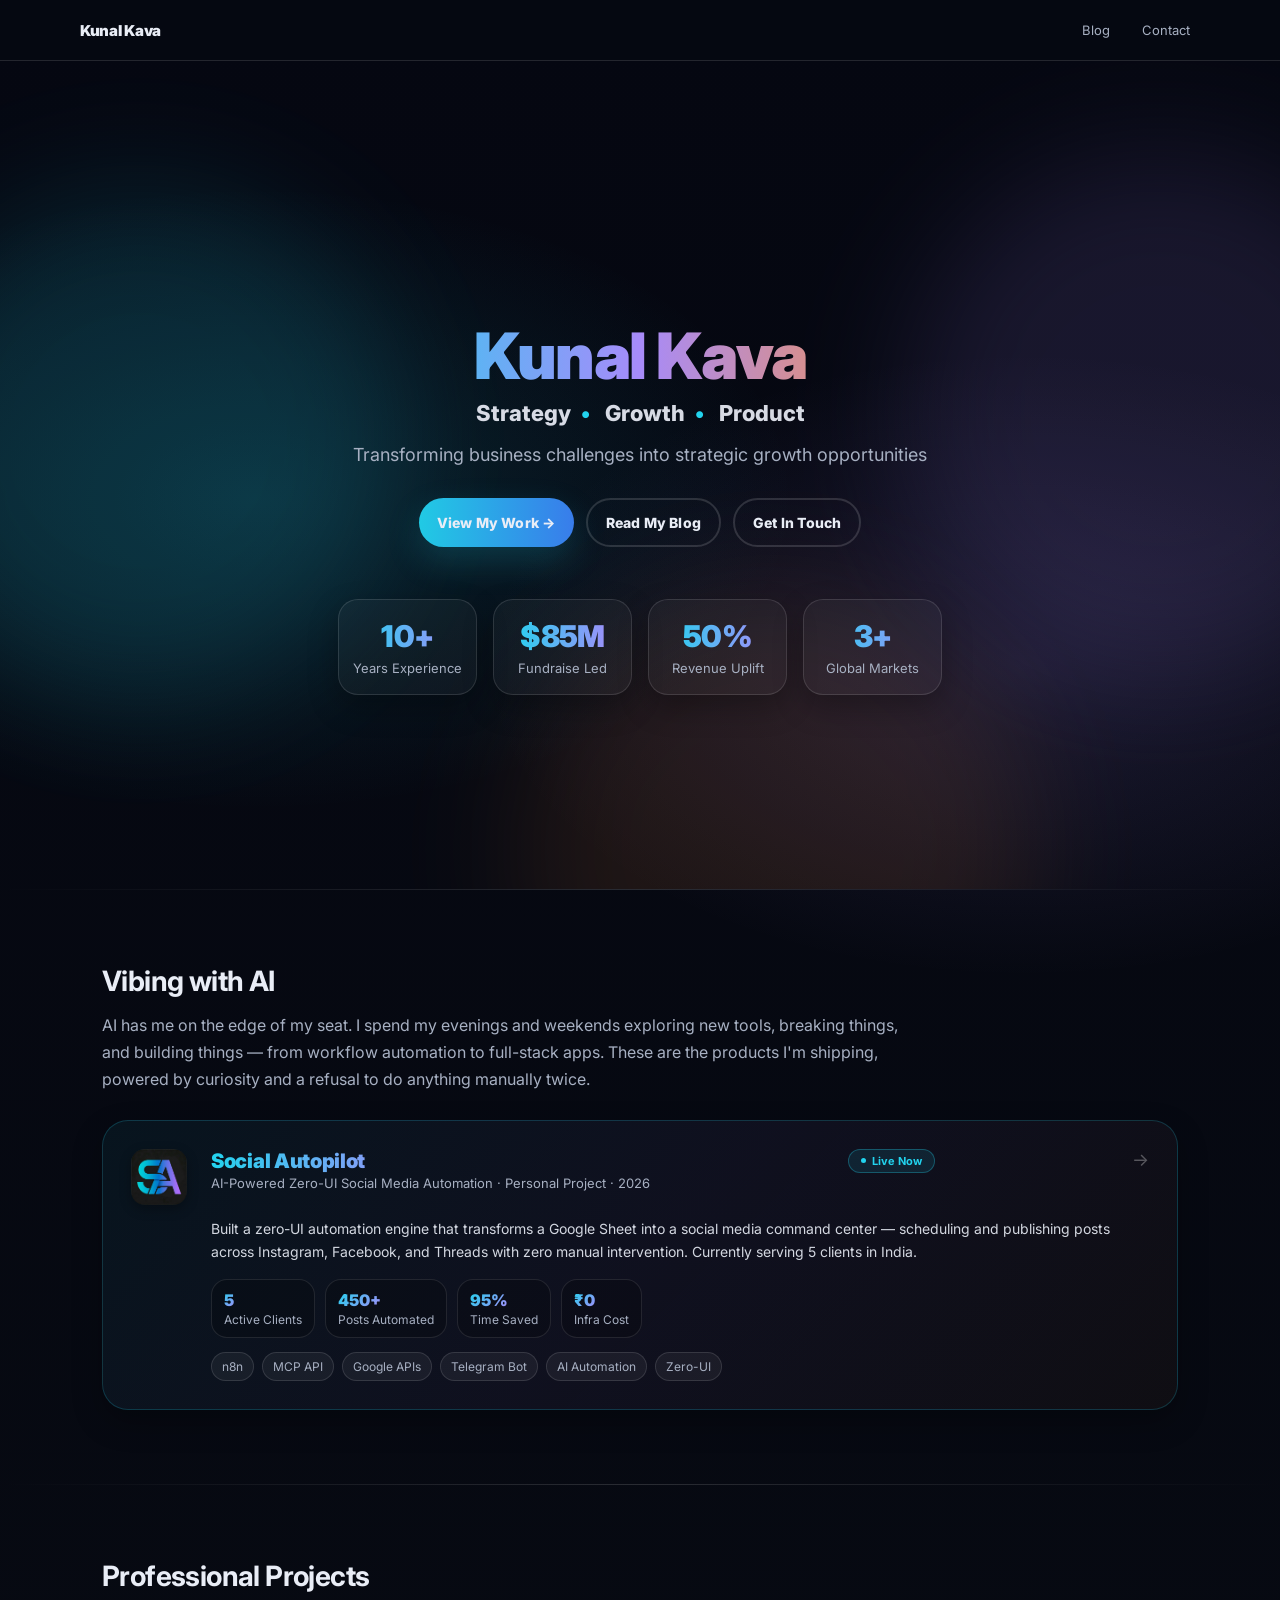
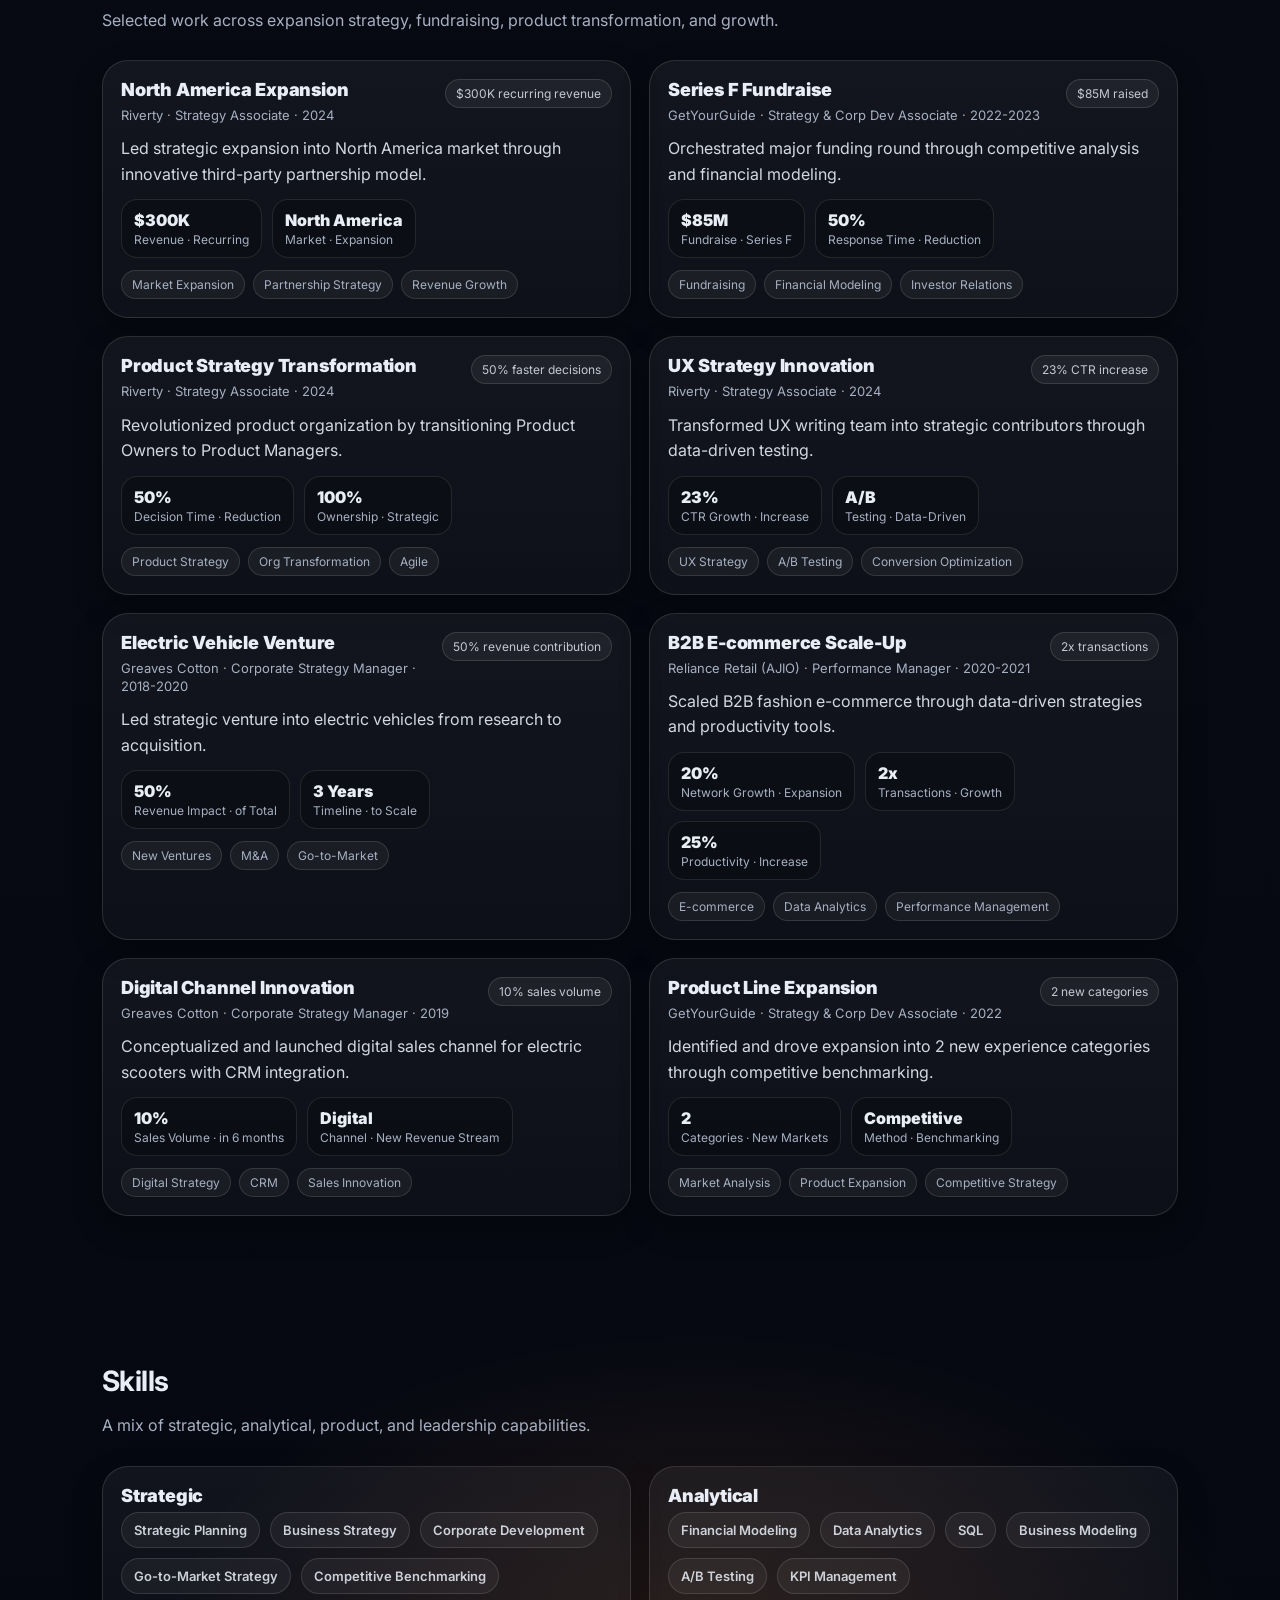
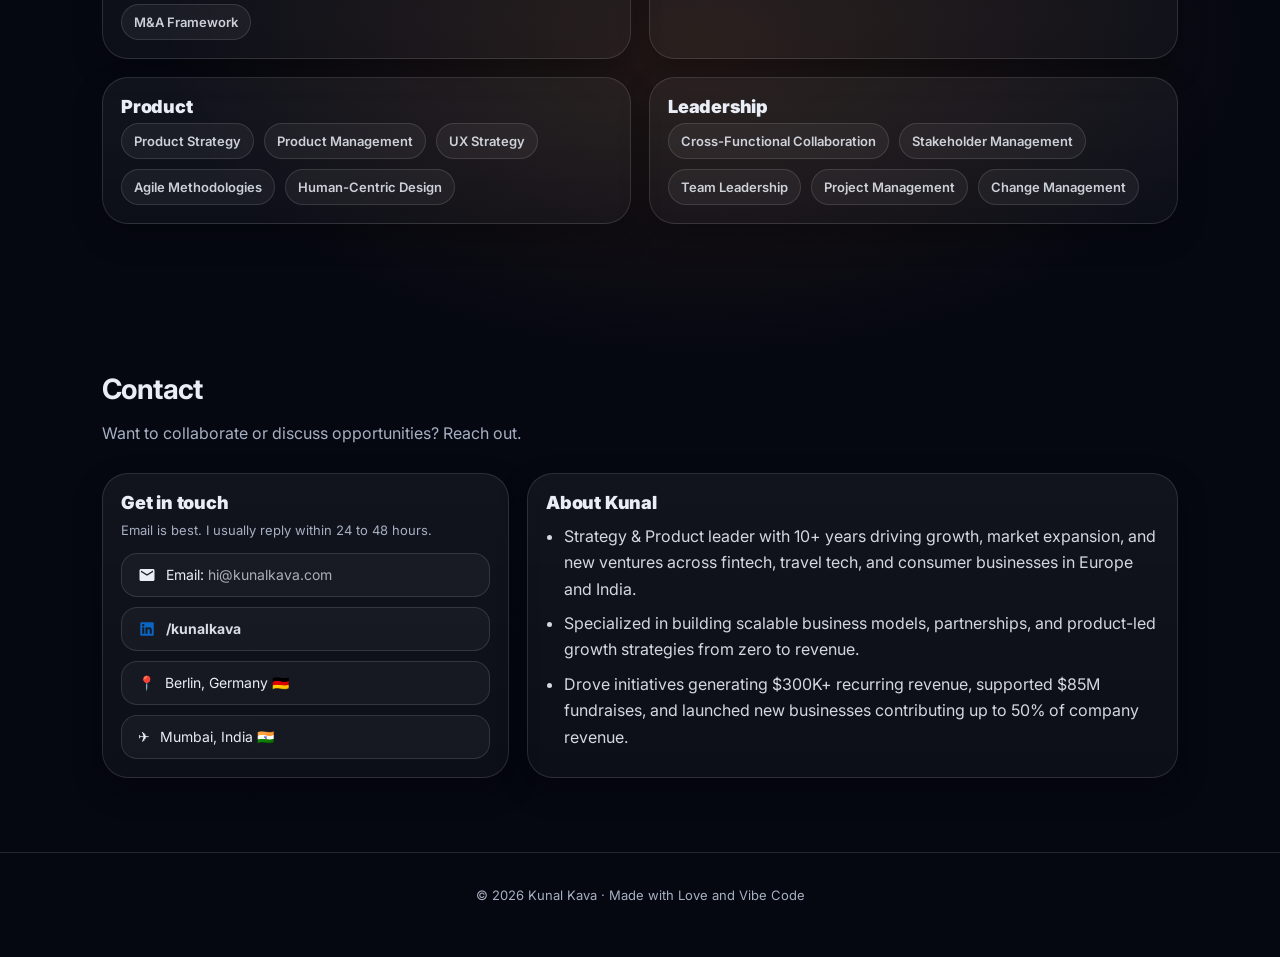
==== index.html @ 8d51c3ca "Add personal project" ====
<!doctype html>
<html lang="en">
<head>
  <meta charset="utf-8" />
  <meta name="viewport" content="width=device-width,initial-scale=1" />
  <title>Kunal Kava | Strategy, Growth, Product</title>
  <meta name="description" content="Kunal Kava portfolio: Strategy, Growth, Product. Transforming business challenges into strategic growth opportunities." />
  <link rel="stylesheet" href="style.css" />
  
  <!-- Google gtag -->
  <script async src="https://www.googletagmanager.com/gtag/js?id=G-Z92JNNSW0P"></script>
  <script>
    window.dataLayer = window.dataLayer || [];
    function gtag(){dataLayer.push(arguments);}
    gtag('js', new Date());
    gtag('config', 'G-Z92JNNSW0P');
  </script>
</head>
<body>

  <header class="nav">
    <div class="container nav-inner">
      <div class="brand brand-gradient">Kunal Kava</div>
      <nav class="nav-links">
        <a href="/blog/">Blog</a>
        <a href="#contact">Contact</a>
      </nav>
    </div>
  </header>

  <main>
    <section class="hero" id="top">
      <div class="blobs" aria-hidden="true">
        <div class="blob b1"></div>
        <div class="blob b2"></div>
        <div class="blob b3"></div>
      </div>

  <div class="container hero-card reveal">

        <h1 class="h1">Kunal Kava</h1>

        <div class="subtitle">
          <span>Strategy</span><span class="dot">•</span>
          <span>Growth</span><span class="dot">•</span>
          <span>Product</span>
        </div>

        <p class="tagline">
          Transforming business challenges into strategic growth opportunities
        </p>

    
        <div class="cta">
          <a class="btn primary" href="#ai-projects">View My Work →</a>
          <a class="btn outline" href="/blog/">Read My Blog</a>
          <a class="btn outline" href="#contact">Get In Touch</a>
        </div>

        <div class="stats" aria-label="Highlights">
          <div class="stat">
            <div class="val">10+</div>
            <div class="lab">Years Experience</div>
          </div>
          <div class="stat">
            <div class="val">$85M</div>
            <div class="lab">Fundraise Led</div>
          </div>
          <div class="stat">
            <div class="val">50%</div>
            <div class="lab">Revenue Uplift</div>
          </div>
          <div class="stat">
            <div class="val">3+</div>
            <div class="lab">Global Markets</div>
          </div>
        </div>
      </div>
    </section>

<hr class="divider">

<section class="section" id="ai-projects">
  <div class="container reveal">
    <h2>Vibing with AI</h2>
    <p class="kicker">AI has me on the edge of my seat. I spend my evenings and weekends exploring new tools, breaking things, and building things — from workflow automation to full-stack apps. These are the products I'm shipping, powered by curiosity and a refusal to do anything manually twice.</p>

    <div class="vibe-grid">
      <a href="/social-autopilot.html" class="autopilot-highlight">
        <div class="autopilot-inner">
          <img src="/assets/Social-autopilot-logo.png" alt="Social Autopilot" class="autopilot-logo" />
          <div>
            <div class="autopilot-top">
              <div>
                <h3 class="autopilot-title">Social Autopilot</h3>
                <div class="autopilot-sub">AI-Powered Zero-UI Social Media Automation · Personal Project · 2026</div>
              </div>
              <span class="autopilot-badge">Live Now</span>
              <span class="autopilot-arrow">→</span>
            </div>
            <p class="autopilot-desc">
              Built a zero-UI automation engine that transforms a Google Sheet into a social media command center — scheduling and publishing posts across Instagram, Facebook, and Threads with zero manual intervention. Currently serving 5 clients in India.
            </p>
            <div class="autopilot-metrics">
              <div class="metric"><span class="mval">5</span><span class="mlab">Active Clients</span></div>
              <div class="metric"><span class="mval">450+</span><span class="mlab">Posts Automated</span></div>
              <div class="metric"><span class="mval">95%</span><span class="mlab">Time Saved</span></div>
              <div class="metric"><span class="mval">₹0</span><span class="mlab">Infra Cost</span></div>
            </div>
            <div class="tags">
              <span class="tag">n8n</span>
              <span class="tag">MCP API</span>
              <span class="tag">Google APIs</span>
              <span class="tag">Telegram Bot</span>
              <span class="tag">AI Automation</span>
              <span class="tag">Zero-UI</span>
            </div>
          </div>
        </div>
      </a>
    </div>
  </div>
</section>

<hr class="divider">

    
    <section class="section" id="projects">
      <div class="container reveal">
        <h2>Professional Projects</h2>
        <p class="kicker">Selected work across expansion strategy, fundraising, product transformation, and growth.</p>

          <div class="grid projects">
          <article class="card">
            <div class="card-head">
              <div>
                <h3 class="card-title">North America Expansion</h3>
                <div class="card-sub">Riverty · Strategy Associate · 2024</div>
              </div>
              <span class="pill">$300K recurring revenue</span>
            </div>
            <p class="desc">Led strategic expansion into North America market through innovative third-party partnership model.</p>
            <div class="metrics">
              <div class="metric"><span class="mval">$300K</span><span class="mlab">Revenue · Recurring</span></div>
              <div class="metric"><span class="mval">North America</span><span class="mlab">Market · Expansion</span></div>
            </div>
            <div class="tags">
              <span class="tag">Market Expansion</span>
              <span class="tag">Partnership Strategy</span>
              <span class="tag">Revenue Growth</span>
            </div>
          </article>

          <article class="card">
            <div class="card-head">
              <div>
                <h3 class="card-title">Series F Fundraise</h3>
                <div class="card-sub">GetYourGuide · Strategy & Corp Dev Associate · 2022-2023</div>
              </div>
              <span class="pill">$85M raised</span>
            </div>
            <p class="desc">Orchestrated major funding round through competitive analysis and financial modeling.</p>
            <div class="metrics">
              <div class="metric"><span class="mval">$85M</span><span class="mlab">Fundraise · Series F</span></div>
              <div class="metric"><span class="mval">50%</span><span class="mlab">Response Time · Reduction</span></div>
            </div>
            <div class="tags">
              <span class="tag">Fundraising</span>
              <span class="tag">Financial Modeling</span>
              <span class="tag">Investor Relations</span>
            </div>
          </article>

          <article class="card">
            <div class="card-head">
              <div>
                <h3 class="card-title">Product Strategy Transformation</h3>
                <div class="card-sub">Riverty · Strategy Associate · 2024</div>
              </div>
              <span class="pill">50% faster decisions</span>
            </div>
            <p class="desc">Revolutionized product organization by transitioning Product Owners to Product Managers.</p>
            <div class="metrics">
              <div class="metric"><span class="mval">50%</span><span class="mlab">Decision Time · Reduction</span></div>
              <div class="metric"><span class="mval">100%</span><span class="mlab">Ownership · Strategic</span></div>
            </div>
            <div class="tags">
              <span class="tag">Product Strategy</span>
              <span class="tag">Org Transformation</span>
              <span class="tag">Agile</span>
            </div>
          </article>

          <article class="card">
            <div class="card-head">
              <div>
                <h3 class="card-title">UX Strategy Innovation</h3>
                <div class="card-sub">Riverty · Strategy Associate · 2024</div>
              </div>
              <span class="pill">23% CTR increase</span>
            </div>
            <p class="desc">Transformed UX writing team into strategic contributors through data-driven testing.</p>
            <div class="metrics">
              <div class="metric"><span class="mval">23%</span><span class="mlab">CTR Growth · Increase</span></div>
              <div class="metric"><span class="mval">A/B</span><span class="mlab">Testing · Data-Driven</span></div>
            </div>
            <div class="tags">
              <span class="tag">UX Strategy</span>
              <span class="tag">A/B Testing</span>
              <span class="tag">Conversion Optimization</span>
            </div>
          </article>

          <article class="card">
            <div class="card-head">
              <div>
                <h3 class="card-title">Electric Vehicle Venture</h3>
                <div class="card-sub">Greaves Cotton · Corporate Strategy Manager · 2018-2020</div>
              </div>
              <span class="pill">50% revenue contribution</span>
            </div>
            <p class="desc">Led strategic venture into electric vehicles from research to acquisition.</p>
            <div class="metrics">
              <div class="metric"><span class="mval">50%</span><span class="mlab">Revenue Impact · of Total</span></div>
              <div class="metric"><span class="mval">3 Years</span><span class="mlab">Timeline · to Scale</span></div>
            </div>
            <div class="tags">
              <span class="tag">New Ventures</span>
              <span class="tag">M&A</span>
              <span class="tag">Go-to-Market</span>
            </div>
          </article>

          <article class="card">
            <div class="card-head">
              <div>
                <h3 class="card-title">B2B E-commerce Scale-Up</h3>
                <div class="card-sub">Reliance Retail (AJIO) · Performance Manager · 2020-2021</div>
              </div>
              <span class="pill">2x transactions</span>
            </div>
            <p class="desc">Scaled B2B fashion e-commerce through data-driven strategies and productivity tools.</p>
            <div class="metrics">
              <div class="metric"><span class="mval">20%</span><span class="mlab">Network Growth · Expansion</span></div>
              <div class="metric"><span class="mval">2x</span><span class="mlab">Transactions · Growth</span></div>
              <div class="metric"><span class="mval">25%</span><span class="mlab">Productivity · Increase</span></div>
            </div>
            <div class="tags">
              <span class="tag">E-commerce</span>
              <span class="tag">Data Analytics</span>
              <span class="tag">Performance Management</span>
            </div>
          </article>

          <article class="card">
            <div class="card-head">
              <div>
                <h3 class="card-title">Digital Channel Innovation</h3>
                <div class="card-sub">Greaves Cotton · Corporate Strategy Manager · 2019</div>
              </div>
              <span class="pill">10% sales volume</span>
            </div>
            <p class="desc">Conceptualized and launched digital sales channel for electric scooters with CRM integration.</p>
            <div class="metrics">
              <div class="metric"><span class="mval">10%</span><span class="mlab">Sales Volume · in 6 months</span></div>
              <div class="metric"><span class="mval">Digital</span><span class="mlab">Channel · New Revenue Stream</span></div>
            </div>
            <div class="tags">
              <span class="tag">Digital Strategy</span>
              <span class="tag">CRM</span>
              <span class="tag">Sales Innovation</span>
            </div>
          </article>

          <article class="card">
            <div class="card-head">
              <div>
                <h3 class="card-title">Product Line Expansion</h3>
                <div class="card-sub">GetYourGuide · Strategy & Corp Dev Associate · 2022</div>
              </div>
              <span class="pill">2 new categories</span>
            </div>
            <p class="desc">Identified and drove expansion into 2 new experience categories through competitive benchmarking.</p>
            <div class="metrics">
              <div class="metric"><span class="mval">2</span><span class="mlab">Categories · New Markets</span></div>
              <div class="metric"><span class="mval">Competitive</span><span class="mlab">Method · Benchmarking</span></div>
            </div>
            <div class="tags">
              <span class="tag">Market Analysis</span>
              <span class="tag">Product Expansion</span>
              <span class="tag">Competitive Strategy</span>
            </div>
          </article>

        </div>
      </div>
    </section>

    <!--
    <section class="section" id="experience">
      <div class="container reveal">
        <h2>Experience</h2>
        <p class="kicker">Strategy and growth experience across fintech, travel tech, e-commerce, and consulting.</p>

        <div class="timeline">
          <div class="card role">
            <div class="role-top">
              <div>
                <h3>Riverty · Strategy Associate</h3>
                <div class="meta">June 2024 - Present · Berlin, Germany</div>
              </div>
              <span class="pill">Fintech · EU</span>
            </div>
            <ul class="bullets">
              <li>Led North America expansion unlocking $300K recurring revenue</li>
              <li>Enhanced product strategy execution reducing decision-making time by 50%</li>
              <li>Improved CTR by 23% through UX strategy transformation</li>
              <li>Conceptualized human-centricity as strategic pillar</li>
            </ul>
          </div>

          <div class="card role">
            <div class="role-top">
              <div>
                <h3>GetYourGuide · Strategy & Corporate Development Associate</h3>
                <div class="meta">February 2022 - August 2023 · Berlin, Germany</div>
              </div>
              <span class="pill">Travel Marketplace</span>
            </div>
            <ul class="bullets">
              <li>Led Series F fundraise of $85 million</li>
              <li>Drove product line expansion into 2 new categories</li>
              <li>Reduced investor inquiries response time by 50%</li>
              <li>Created M&A framework enabling 2 critical acquisitions</li>
            </ul>
          </div>

          <div class="card role">
            <div class="role-top">
              <div>
                <h3>Reliance Retail · Performance Manager (AJIO Business)</h3>
                <div class="meta">October 2020 - August 2021 · Bengaluru, India</div>
              </div>
              <span class="pill">Retail & E-commerce</span>
            </div>
            <ul class="bullets">
              <li>Scaled 20% network growth and 2x transactions in B2B e-commerce</li>
              <li>Increased sales officer productivity by 25%</li>
              <li>Led team of 5 members driving collaborative success</li>
            </ul>
          </div>

          <div class="card role">
            <div class="role-top">
              <div>
                <h3>Greaves Cotton · Corporate Strategy Manager (Special Projects)</h3>
                <div class="meta">May 2018 - October 2020 · Bengaluru, India</div>
              </div>
              <span class="pill">Electric Mobility</span>
            </div>
            <ul class="bullets">
              <li>Strategically ventured into EVs contributing 50% to revenue in 3 years</li>
              <li>Developed Electric Mobility roadmap and GTM strategy</li>
              <li>Launched digital channel contributing ~10% of sales volume</li>
              <li>Managed national sales team of 30 Territory Managers</li>
            </ul>
          </div>

          <div class="card role">
            <div class="role-top">
              <div>
                <h3>Mahindra Group · Strategy Manager (New Initiatives)</h3>
                <div class="meta">October 2016 - April 2018 · Mumbai, India</div>
              </div>
              <span class="pill">Conglomerate</span>
            </div>
            <ul class="bullets">
              <li>Launched quick service for mobility boosting satisfaction by 30%</li>
              <li>Built sales funnel achieving 10% monthly conversion</li>
              <li>Received Spot Award for spearheading 2 successful collaborations</li>
            </ul>
          </div>

          <div class="card role">
            <div class="role-top">
              <div>
                <h3>Takshashila & Protiviti · Management & Business Consultant</h3>
                <div class="meta">2011 - 2016 · Mumbai, India</div>
              </div>
              <span class="pill">Consulting</span>
            </div>
            <ul class="bullets">
              <li>Boosted device sales 10x for telecom startup</li>
              <li>Drove 12% revenue increase through Business Process Re-engineering</li>
              <li>Identified revenue leak saving INR 1.2M monthly</li>
            </ul>
          </div>
        </div>
      </div>
    </section>
    -->
    
    <section class="section" id="skills">
      <div class="container reveal">
        <h2>Skills</h2>
        <p class="kicker">A mix of strategic, analytical, product, and leadership capabilities.</p>

        <div class="skills">
          <div class="card">
            <div class="card-title">Strategic</div>
            <div class="skill-list">
              <span class="skill">Strategic Planning</span>
              <span class="skill">Business Strategy</span>
              <span class="skill">Corporate Development</span>
              <span class="skill">Go-to-Market Strategy</span>
              <span class="skill">Competitive Benchmarking</span>
              <span class="skill">M&A Framework</span>
            </div>
          </div>

          <div class="card">
            <div class="card-title">Analytical</div>
            <div class="skill-list">
              <span class="skill">Financial Modeling</span>
              <span class="skill">Data Analytics</span>
              <span class="skill">SQL</span>
              <span class="skill">Business Modeling</span>
              <span class="skill">A/B Testing</span>
              <span class="skill">KPI Management</span>
            </div>
          </div>

          <div class="card">
            <div class="card-title">Product</div>
            <div class="skill-list">
              <span class="skill">Product Strategy</span>
              <span class="skill">Product Management</span>
              <span class="skill">UX Strategy</span>
              <span class="skill">Agile Methodologies</span>
              <span class="skill">Human-Centric Design</span>
            </div>
          </div>

          <div class="card">
            <div class="card-title">Leadership</div>
            <div class="skill-list">
              <span class="skill">Cross-Functional Collaboration</span>
              <span class="skill">Stakeholder Management</span>
              <span class="skill">Team Leadership</span>
              <span class="skill">Project Management</span>
              <span class="skill">Change Management</span>
            </div>
          </div>
        </div>
      </div>
    </section>

    <section class="section" id="contact">
      <div class="container">
        <h2>Contact</h2>
        <p class="kicker">Want to collaborate or discuss opportunities? Reach out.</p>

        <div class="contact">
          <div class="card">
            <div class="card-title">Get in touch</div>
            <div class="small">Email is best. I usually reply within 24 to 48 hours.</div>

            <div class="contact-chips">
              <a class="link" href="mailto:hi@kunalkava.com">
                <svg viewBox="0 0 24 24" aria-hidden="true" focusable="false">
                  <path fill="currentColor" d="M20 4H4c-1.1 0-2 .9-2 2v12c0 1.1.9 2 2 2h16c1.1 0 2-.9 2-2V6c0-1.1-.9-2-2-2zm0 4-8 5-8-5V6l8 5 8-5v2z"/>
                </svg>
                <span>Email: <span class="muted">hi@kunalkava.com</span></span>
              </a>
            
              <a class="link" href="https://www.linkedin.com/in/kunalkava" target="_blank" rel="noopener">
                <svg class="li-icon" viewBox="0 0 16 16" xmlns="http://www.w3.org/2000/svg" aria-hidden="true" focusable="false">
                  <path fill="#0A66C2" d="M12.225 12.225h-1.778V9.44c0-.664-.012-1.519-.925-1.519-.926 0-1.068.724-1.068 1.47v2.834H6.676V6.498h1.707v.783h.024c.348-.594.996-.95 1.684-.925 1.802 0 2.135 1.185 2.135 2.728l-.001 3.14zM4.67 5.715a1.037 1.037 0 01-1.032-1.031c0-.566.466-1.032 1.032-1.032.566 0 1.031.466 1.032 1.032 0 .566-.466 1.032-1.032 1.032zm.889 6.51h-1.78V6.498h1.78v5.727zM13.11 2H2.885A.88.88 0 002 2.866v10.268a.88.88 0 00.885.866h10.226a.882.882 0 00.889-.866V2.865a.88.88 0 00-.889-.864z"/>
                </svg>
                <span class="label">/kunalkava</span>
              </a>
            
              <div class="link chip" aria-label="Location">
                📍 <span class="muted">Berlin, Germany 🇩🇪 </span>
              </div>
              <div class="link chip" aria-label="Location">
                ✈️ <span class="muted">Mumbai, India 🇮🇳 </span>
              </div>
            </div>
            
          </div>

          <div class="card">
            <div class="card-title">About Kunal</div>
            <ul class="summary-list">
              <li>Strategy & Product leader with 10+ years driving growth, market expansion, and new ventures across fintech, travel tech, and consumer businesses in Europe and India.</li>
              <li>Specialized in building scalable business models, partnerships, and product-led growth strategies from zero to revenue.</li>
              <li>Drove initiatives generating $300K+ recurring revenue, supported $85M fundraises, and launched new businesses contributing up to 50% of company revenue.</li>
            </ul>
          </div>
        </div>
      </div>
    </section>

    <footer class="footer">
      © <span id="year"></span> Kunal Kava · Made with Love and Vibe Code
    </footer>
  </main>

  <script>
  document.getElementById('year').textContent = new Date().getFullYear();

  const els = document.querySelectorAll(".reveal");
  const io = new IntersectionObserver((entries) => {
    entries.forEach(e => {
      if (e.isIntersecting) e.target.classList.add("show");
    });
  }, { threshold: 0.12 });

  els.forEach(el => io.observe(el));
</script>
</body>
</html>
---- style.css ----
@import url("https://fonts.googleapis.com/css2?family=Inter:wght@400;500;600;700;800;900&display=swap");

:root{
  --bg0:#050711;
  --bg1:#070a12;
  --panel:rgba(255,255,255,.04);
  --panel2:rgba(255,255,255,.06);
  --text:#e9edf6;
  --muted:#a7b0c2;
  --line:rgba(255,255,255,.12);

  --c1:#22d3ee;
  --c2:#a78bfa;
  --c3:#fb923c;
  --c4:#3b82f6;

  --shadow: 0 18px 50px rgba(0,0,0,.45);
  --shadowSoft: 0 12px 30px rgba(0,0,0,.28);

  --radius:20px;
  --radius2:26px;
}

*{box-sizing:border-box}
html{scroll-behavior:smooth}
body{
  margin:0;
  font-family: "Inter", ui-sans-serif, system-ui, -apple-system, Segoe UI, Roboto, Helvetica, Arial;
  color:var(--text);
  background:
    radial-gradient(900px 520px at 20% 12%, rgba(34,211,238,.14), transparent 60%),
    radial-gradient(900px 520px at 80% 16%, rgba(167,139,250,.14), transparent 60%),
    radial-gradient(900px 520px at 55% 78%, rgba(251,146,60,.12), transparent 60%),
    linear-gradient(180deg, var(--bg0) 0%, var(--bg1) 45%, var(--bg0) 100%);
}

a{color:inherit; text-decoration:none}
.container{max-width:1120px; margin:0 auto; padding:0 22px}

/* Top nav */
.nav{
  position:sticky; top:0; z-index:50;
  backdrop-filter: blur(12px);
  background: rgba(7,10,18,.62);
  border-bottom: 1px solid var(--line);
}
.nav-inner{
  display:flex; align-items:center; justify-content:space-between;
  padding:14px 0;
}
.brand{
  font-weight:900;
  letter-spacing:-.3px;
  font-size:15px;
  color: var(--text);
}
.nav-links{display:flex; gap:12px; align-items:center; flex-wrap:wrap}
.nav-links a{
  color:var(--muted);
  font-size:13px;
  padding:8px 10px;
  border-radius:999px;
  transition: background .15s ease, color .15s ease;
}
.nav-links a:hover{background:rgba(255,255,255,.06); color:var(--text)}

/* Hero */
.hero{
  position:relative;
  min-height:92vh;
  display:flex;
  align-items:center;
  padding:84px 0 34px;
  overflow:hidden;
}
.blobs{
  position:absolute;
  inset:0;
  pointer-events:none;
  overflow:hidden;
}
.blob{
  position:absolute;
  width:520px; height:520px;
  border-radius:999px;
  filter: blur(60px);
  opacity:.55;
  animation: float 8s ease-in-out infinite;
}
.blob.b1{left:-120px; top:120px; background:rgba(34,211,238,.22)}
.blob.b2{right:-140px; top:90px; background:rgba(167,139,250,.22); animation-delay:1.2s}
.blob.b3{left:40%; bottom:-220px; background:rgba(251,146,60,.18); animation-delay:2.2s}

@keyframes float{
  0%{transform: translateY(0) translateX(0) scale(1)}
  50%{transform: translateY(-18px) translateX(10px) scale(1.04)}
  100%{transform: translateY(0) translateX(0) scale(1)}
}

.hero-card{
  position:relative;
  text-align:center;
}

.badge{
  display:inline-flex; align-items:center; gap:10px;
  padding:10px 14px;
  background:rgba(255,255,255,.06);
  border:1px solid var(--line);
  border-radius:999px;
  color:var(--muted);
  font-size:13px;
  box-shadow: var(--shadowSoft);
}

.h1{
  margin:18px 0 12px;
  font-size:64px;
  line-height:1.02;
  letter-spacing:-1.6px;
  font-weight:900;
  background: linear-gradient(90deg,var(--c1),var(--c2),var(--c3));
  -webkit-background-clip:text;
  background-clip:text;
  color:transparent;
}
@media (max-width:720px){
  .h1{font-size:46px; letter-spacing:-1px}
}

.subtitle{
  margin:0 0 14px;
  font-size:22px;
  color:rgba(233,237,246,.92);
  font-weight:800;
}
.subtitle .dot{color:var(--c1); padding:0 10px}
.tagline{
  margin:0 auto;
  max-width:860px;
  color:var(--muted);
  font-size:18px;
  line-height:1.7;
}

.cta{
  margin-top:28px;
  display:flex;
  gap:12px;
  justify-content:center;
  flex-wrap:wrap;
}

.btn{
  border:1px solid var(--line);
  background:rgba(255,255,255,.04);
  color:var(--text);
  padding:14px 18px;
  border-radius:999px;
  font-weight:800;
  font-size:14px;
  letter-spacing:.2px;
  display:inline-flex;
  align-items:center;
  gap:10px;
  transition: transform .15s ease, box-shadow .15s ease, background .15s ease, border-color .15s ease;
}
.btn:hover{
  transform: translateY(-2px);
  box-shadow: var(--shadow);
  border-color:rgba(255,255,255,.20);
}
.btn.primary{
  border:0;
  background: linear-gradient(90deg, rgba(34,211,238,.95), rgba(59,130,246,.95));
  box-shadow: 0 14px 35px rgba(34,211,238,.18);
}
.btn.primary:hover{
  box-shadow: 0 16px 40px rgba(34,211,238,.30);
}
.btn.outline{
  background:transparent;
  border:2px solid rgba(255,255,255,.14);
}
.btn.outline:hover{background:rgba(255,255,255,.06)}

.stats{
  margin:52px auto 0;
  display:grid;
  grid-template-columns:repeat(4,1fr);
  gap:16px;
  max-width:980px;
}
@media (max-width:860px){
  .stats{grid-template-columns:repeat(2,1fr)}
}
.stat{
  padding:18px 14px;
  background:rgba(255,255,255,.035);
  border:1px solid var(--line);
  border-radius:var(--radius);
  box-shadow: var(--shadowSoft);
}
.stat .val{
  font-size:30px;
  font-weight:900;
  letter-spacing:-.6px;
  background: linear-gradient(90deg,var(--c1),var(--c2));
  -webkit-background-clip:text;
  background-clip:text;
  color:transparent;
}
.stat .lab{margin-top:6px; color:var(--muted); font-size:13px}

/* Sections */
.section{padding:74px 0}
.section h2{
  margin:0 0 14px;
  font-size:28px;
  letter-spacing:-.6px;
}
.kicker{
  color:var(--muted);
  margin:0 0 26px;
  max-width:820px;
  line-height:1.7;
}
.divider{
  height:1px;
  background: linear-gradient(90deg, transparent, rgba(255,255,255,.14), transparent);
  margin:0;
  border:0;
}

/* Grid and cards */
.grid{display:grid; gap:18px}
.grid.projects{grid-template-columns:repeat(2,1fr)}
@media (max-width:860px){
  .grid.projects{grid-template-columns:1fr}
}

.card{
  background: linear-gradient(180deg, rgba(255,255,255,.05), rgba(255,255,255,.03));
  border:1px solid rgba(255,255,255,.12);
  border-radius:var(--radius2);
  padding:18px;
  box-shadow: var(--shadowSoft);
  transition: transform .15s ease, box-shadow .15s ease, border-color .15s ease;
}
.card:hover{
  transform: translateY(-2px);
  box-shadow: var(--shadow);
  border-color: rgba(255,255,255,.18);
}
.card-head{
  display:flex;
  justify-content:space-between;
  align-items:flex-start;
  gap:14px;
}
.card-title{font-weight:900; margin:0 0 6px; font-size:18px; letter-spacing:-.2px}
.card-sub{color:var(--muted); font-size:13px; line-height:1.4}
.pill{
  display:inline-flex;
  padding:6px 10px;
  border-radius:999px;
  background:rgba(255,255,255,.06);
  border:1px solid rgba(255,255,255,.12);
  color:rgba(233,237,246,.82);
  font-size:12px;
  white-space:nowrap;
}
.desc{margin:12px 0 12px; color:rgba(233,237,246,.90); line-height:1.6}

.metrics{display:flex; flex-wrap:wrap; gap:10px; margin:10px 0 12px}
.metric{
  padding:10px 12px;
  background:rgba(0,0,0,.22);
  border:1px solid rgba(255,255,255,.10);
  border-radius:16px;
}
.metric .mval{font-weight:900}
.metric .mlab{display:block; color:var(--muted); font-size:12px; margin-top:2px}

.tags{display:flex; flex-wrap:wrap; gap:8px}
.tag{
  font-size:12px;
  padding:6px 10px;
  border-radius:999px;
  border:1px solid rgba(255,255,255,.12);
  background:rgba(255,255,255,.05);
  color:var(--muted);
}

/* Timeline */
.timeline{display:grid; gap:14px}
.role{display:grid; gap:10px}
.role-top{
  display:flex;
  justify-content:space-between;
  align-items:flex-start;
  gap:12px;
}
.role h3{margin:0; font-size:18px; letter-spacing:-.2px}
.role .meta{color:var(--muted); font-size:13px}
.bullets{margin:0; padding-left:18px; color:rgba(233,237,246,.90); line-height:1.65}
.bullets li{margin:6px 0}

/* Skills */
.skills{
  display:grid;
  grid-template-columns:repeat(2,1fr);
  gap:18px;
}
@media (max-width:860px){
  .skills{grid-template-columns:1fr}
}
.skill-list{display:flex; flex-wrap:wrap; gap:10px}
.skill{
  padding:9px 12px;
  border-radius:999px;
  background:rgba(255,255,255,.05);
  border:1px solid rgba(255,255,255,.12);
  color:rgba(233,237,246,.86);
  font-size:13px;
  font-weight:600;
}

/* Education */
.edu{display:grid; gap:12px}
.edu-item{
  display:flex;
  justify-content:space-between;
  gap:12px;
  flex-wrap:wrap;
}
.edu-item .left{font-weight:800}
.edu-item .right{color:var(--muted)}

/* Contact */
.contact{
  display:grid;
  grid-template-columns: 1fr 1.6fr;
  gap:18px;
}
.contact-chips{
  margin-top:12px;
  display:flex;
  flex-direction: column;   /* 🔑 stack vertically */
  gap:10px;                 /* consistent spacing */
}

/* allow non-link chip to look like link */
.contact .chip{
  cursor:default;
  user-select:none;
}

@media (max-width:920px){
  .contact{grid-template-columns:1fr}
}
.contact .link {
  display: inline-flex;
  align-items: center;
  gap: 10px;

  height: 44px;                /* 🔑 force equal height */
  padding: 0 16px;             /* vertical padding removed */
  border-radius: 16px;

  border: 1px solid rgba(255,255,255,.12);
  background: rgba(255,255,255,.04);

  font-size: 14px;
  line-height: 1;              /* 🔑 prevents text-driven height */
}
.contact a.link svg {
  width: 18px;
  height: 18px;
  display: block;              /* 🔑 removes inline SVG extra height */
}
.contact a.link .muted {
  color: rgba(233,237,246,.70);
}
.contact a.link:hover{
  box-shadow: var(--shadow);
  transform: translateY(-1px);
  border-color: rgba(255,255,255,.18);
}
.small{color:var(--muted); font-size:13px; line-height:1.7}

.summary-list {
  margin: 10px 0 0;
  padding-left: 18px;
  color: rgba(233,237,246,.90);
  line-height: 1.65;
}

.summary-list li {
  margin: 8px 0;
}
/* Footer */
.footer{
  padding:34px 0 54px;
  border-top:1px solid var(--line);
  color:var(--muted);
  font-size:13px;
  text-align:center;
}

/* Scroll reveal */
.reveal{
  opacity:0;
  transform: translateY(14px);
  transition: opacity .6s ease, transform .6s ease;
}
.reveal.show{
  opacity:1;
  transform: translateY(0);
}
.brand-gradient{
  background: none;
  -webkit-background-clip: initial;
  background-clip: initial;
  color: var(--text);
}

.contact a.link .label{
  color: rgba(233,237,246,.92);
  font-weight: 700;
}
/* LinkedIn SVG sizing + crisp alignment */
.contact a.link .li-icon{
  width: 18px;
  height: 18px;
  display: block;
  flex: 0 0 auto;
}

/* =========================
   Social Autopilot Card on Index Page
========================= */


/* Vibing with AI section */
.vibe-grid {
  display: grid;
  gap: 18px;
}

.autopilot-highlight {
  background: linear-gradient(135deg, rgba(34,211,238,.06), rgba(167,139,250,.06), rgba(251,146,60,.04));
  border: 1px solid rgba(34,211,238,.2);
  border-radius: var(--radius2);
  padding: 28px;
  box-shadow: var(--shadowSoft);
  transition: transform .15s ease, box-shadow .15s ease, border-color .15s ease;
  display: block;
  color: inherit;
}
.autopilot-highlight:hover {
  transform: translateY(-2px);
  box-shadow: var(--shadow);
  border-color: rgba(34,211,238,.35);
}
.autopilot-inner {
  display: grid;
  grid-template-columns: auto 1fr;
  gap: 24px;
  align-items: flex-start;
}
.autopilot-logo {
  width: 56px;
  height: 56px;
  border-radius: 14px;
  object-fit: cover;
  box-shadow: 0 4px 12px rgba(0,0,0,.3);
}
.autopilot-top {
  display: flex;
  justify-content: space-between;
  align-items: flex-start;
  gap: 14px;
  margin-bottom: 6px;
}
.autopilot-badge {
  display: inline-flex;
  align-items: center;
  gap: 6px;
  padding: 4px 12px;
  background: rgba(34,211,238,.1);
  border: 1px solid rgba(34,211,238,.3);
  border-radius: 999px;
  font-size: 11px;
  font-weight: 700;
  color: #22d3ee;
  white-space: nowrap;
}
.autopilot-badge::before {
  content: '';
  width: 5px; height: 5px;
  background: #22d3ee;
  border-radius: 50%;
  animation: autopilot-pulse 2s infinite;
}
@keyframes autopilot-pulse {
  0%, 100% { opacity: 1; }
  50% { opacity: 0.3; }
}
.autopilot-title {
  font-weight: 900;
  font-size: 20px;
  letter-spacing: -.3px;
  margin: 0 0 2px;
  background: linear-gradient(90deg, #22d3ee, #a78bfa, #fb923c);
  -webkit-background-clip: text;
  background-clip: text;
  color: transparent;
}
.autopilot-sub {
  color: var(--muted);
  font-size: 13px;
  margin-bottom: 12px;
}
.autopilot-desc {
  color: rgba(233,237,246,.90);
  font-size: 14px;
  line-height: 1.65;
  margin-bottom: 16px;
}
.autopilot-metrics {
  display: flex;
  flex-wrap: wrap;
  gap: 10px;
  margin-bottom: 14px;
}
.autopilot-metrics .metric .mval {
  background: linear-gradient(135deg, #22d3ee, #a78bfa);
  -webkit-background-clip: text;
  background-clip: text;
  -webkit-text-fill-color: transparent;
  display: inline-block;
}
.autopilot-arrow {
  color: rgba(255,255,255,.3);
  font-size: 18px;
  transition: all .2s ease;
  flex-shrink: 0;
}
.autopilot-highlight:hover .autopilot-arrow {
  color: #22d3ee;
  transform: translateX(4px);
}
@media (max-width: 640px) {
  .autopilot-inner {
    grid-template-columns: 1fr;
  }
  .autopilot-logo {
    width: 48px; height: 48px;
  }
}



/* =========================
   BLOG PAGE LAYOUT
========================= */
.card-link{
  display:block;
  height:100%;
  color:inherit;
}
.card-link:hover .card-title{
  text-decoration: underline;
}
/* Blog card layout */
.blog-card-row{
  display:flex;
  gap:20px;
  align-items:stretch;
}

/* Default = image right */
.blog-card-row.right{
  flex-direction:row;
}

/* Image left */
.blog-card-row.left{
  flex-direction:row;
}

/* Image right */
.blog-card-row.right{
  flex-direction:row-reverse;
}

.blog-card-text{
  flex:1;
}

.blog-card-thumb{
  width:160px;
  flex-shrink:0;
  border-radius:16px;
  overflow:hidden;
}

.blog-card-thumb img{
  width:100%;
  height:100%;
  object-fit:cover;
  display:block;
}

/* Mobile stack */
@media (max-width:720px){
  .blog-card-row{
    flex-direction:column !important;
  }

  .blog-card-thumb{
    width:100%;
    height:180px;
  }
}

/* =========================
   BLOG LIST META + TAGS (scoped)
========================= */

.blog-list .post-topline{
  margin: 10px 0 10px;
}

.blog-list .post-meta{
  color: var(--muted);
  font-size: 13px;
  font-weight: 600;
}

.blog-list .post-meta .dot{
  color: rgba(255,255,255,.35);
}

.blog-list .post-tags{
  justify-content: flex-start; /* looks better in list cards */
}

/* Pills on dark cards */
.blog-list .post-tag{
  border: 1px solid rgba(255,255,255,.14);
  background: rgba(255,255,255,.06);
  color: rgba(233,237,246,.90);
  font-weight: 700;
}

/* =========================
   BLOG ARTICLE LAYOUT
========================= */

.blog-wrapper{
  max-width: 900px;
  margin: 0 auto;
  padding: 80px 22px 120px;
}

.blog-card{
  background: rgba(255,255,255,0.95);
  color: #0f172a;
  border-radius: 26px;
  overflow: hidden;
  line-height: 1.7;
}

/* Hero image inside blog */
.post-hero{
  width: 100%;
  height: 320px;
  object-fit: cover;
  display: block;
}

/* Inner content padding */
.blog-content{
  padding: 26px 42px 42px; /* top smaller; adds gap under image */
}

.blog-card h1,
.blog-card h2,
.blog-card h3{
  color: #020617;
}

.blog-card p,
.blog-card li{
  font-size: 17px;
}

.blog-card hr{
  border: none;
  border-top: 1px solid rgba(0,0,0,0.15);
  margin: 36px 0;
}

@media (max-width: 640px){
  .blog-content{
    padding: 26px;
  }
}





/* =========================
   BLOG META + TAGS
========================= */

.post-topline{
  display:flex;
  align-items:center;
  justify-content:space-between;
  gap:14px;
  margin: 0 0 18px;
}

.post-meta{
  display:flex;
  align-items:center;
  gap:10px;
  flex-wrap:wrap;
  color: rgba(15,23,42,.70);
  font-size: 13px;
  font-weight: 600;
}

.post-meta .dot{
  color: rgba(15,23,42,.35);
}

.post-tags{
  display:flex;
  flex-wrap:wrap;
  gap:8px;
  justify-content:flex-end;
}

.post-tag{
  font-size:12px;
  padding:6px 10px;
  border-radius:999px;
  border:1px solid rgba(15,23,42,.14);
  background: rgba(15,23,42,.06);
  color: rgba(15,23,42,.75);
  font-weight:700;
}

@media (max-width: 640px){
  .post-topline{
    flex-direction:column;
    align-items:flex-start;
  }
  .post-tags{
    justify-content:flex-start;
  }
}

.post-author{
  font-size:14px;
  font-weight:600;
  color: rgba(15,23,42,.65);
  margin: 6px 0 18px;
}

/* =========================
   PODCAST LAYOUT
========================= */


.podcast-dropdown{
  margin: 18px 0 30px;
  border: 1px solid rgba(15,23,42,.12);
  border-radius: 16px;
  background: rgba(255,255,255,.70);
}

.podcast-summary{
  list-style: none;
  cursor: pointer;
  padding: 14px 16px;
  font-weight: 800;
  font-size: 16px;
  color: #0f172a;
  display:flex;
  align-items:center;
  justify-content:space-between;
}

.podcast-summary::-webkit-details-marker{ display:none; }

.podcast-summary::after{
  content:"▾";
  opacity:.6;
  font-size:14px;
}

.podcast-dropdown[open] .podcast-summary::after{
  content:"▴";
}

.podcast-body{
  padding: 0 16px 16px;
}

.podcast-player{
  width:100%;
  height:166px;
  border: 1px solid rgba(15,23,42,.10);
  border-radius:14px;
  overflow:hidden;
  display:block;
}
.podcast-dropdown[open]{
  box-shadow: 0 18px 30px rgba(0,0,0,.20);
}
.podcast-content{
  overflow: hidden;
  transition: 
    max-height .35s ease,
    opacity .25s ease,
    transform .25s ease;
  
  max-height: 0;
  opacity: 0;
  transform: translateY(-6px);
}

.podcast-dropdown[open] .podcast-content{
  max-height: 600px; /* larger than iframe height */
  opacity: 1;
  transform: translateY(0);
}
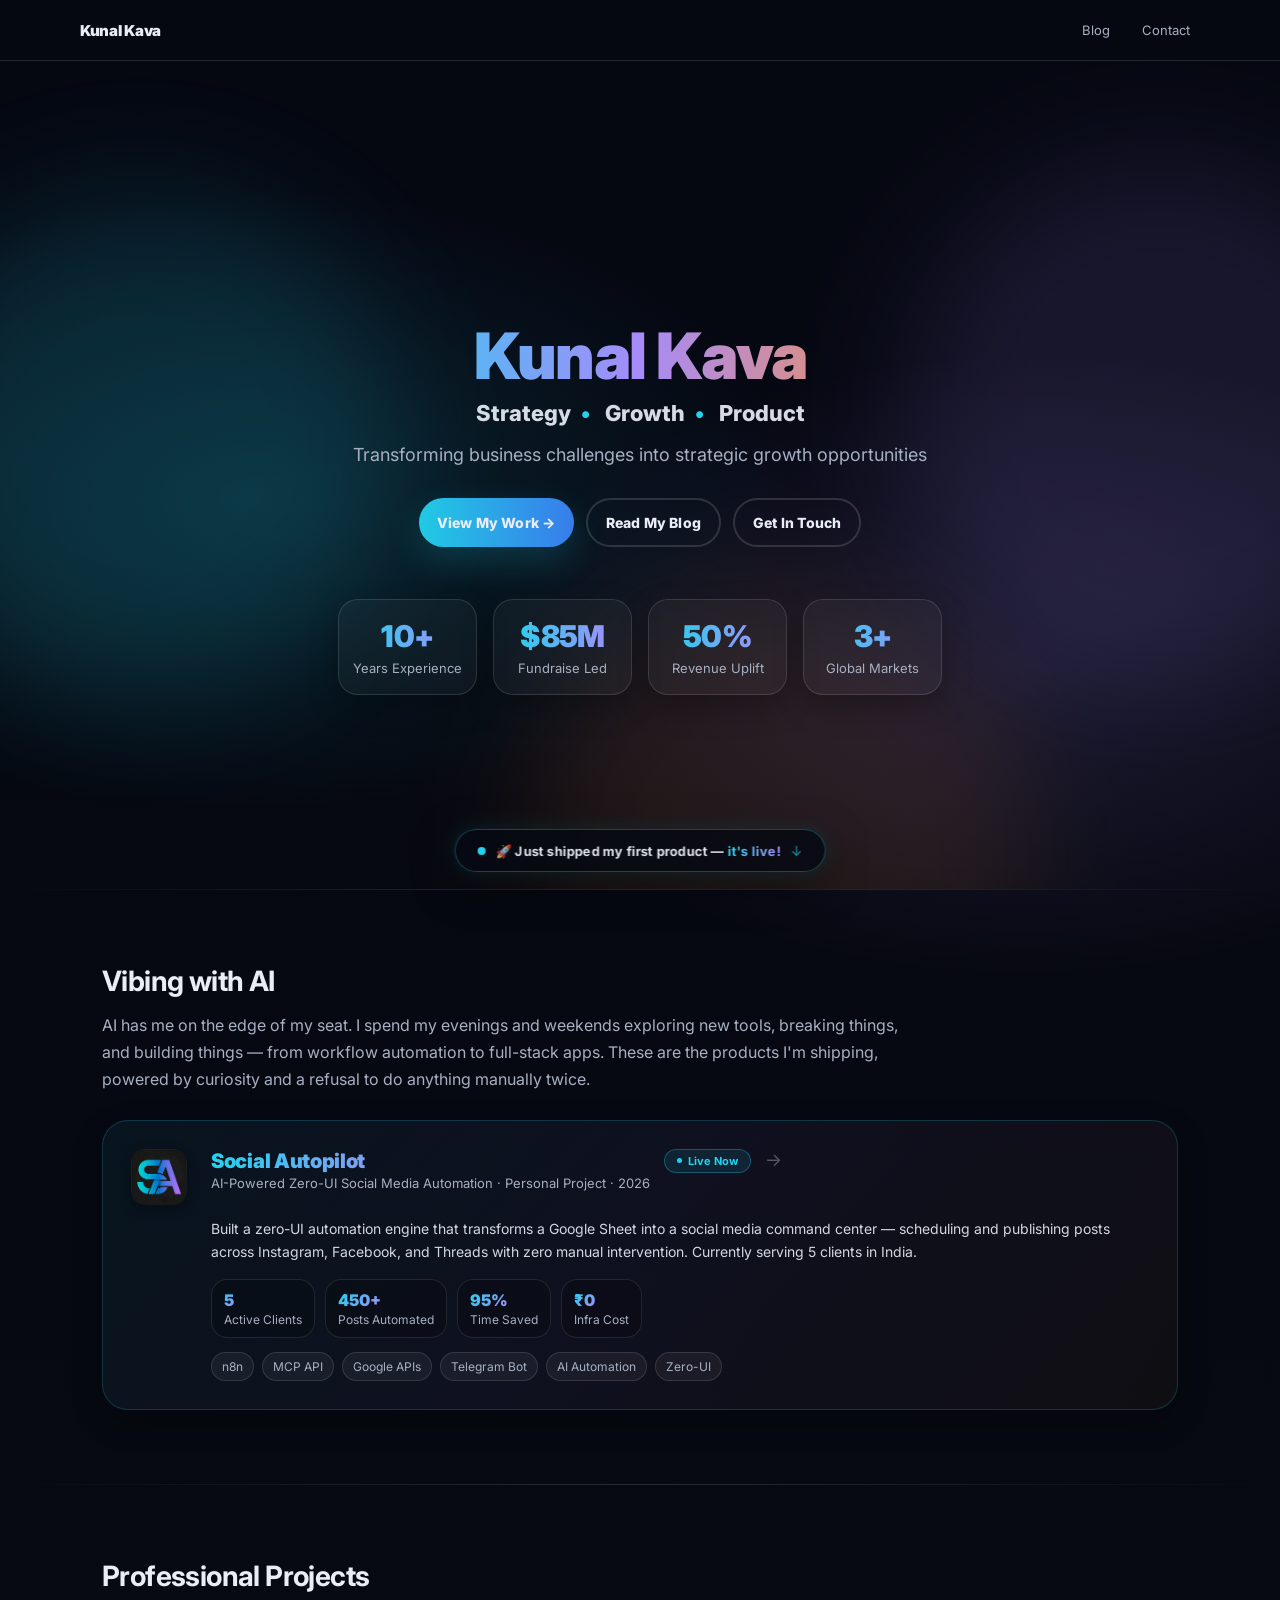
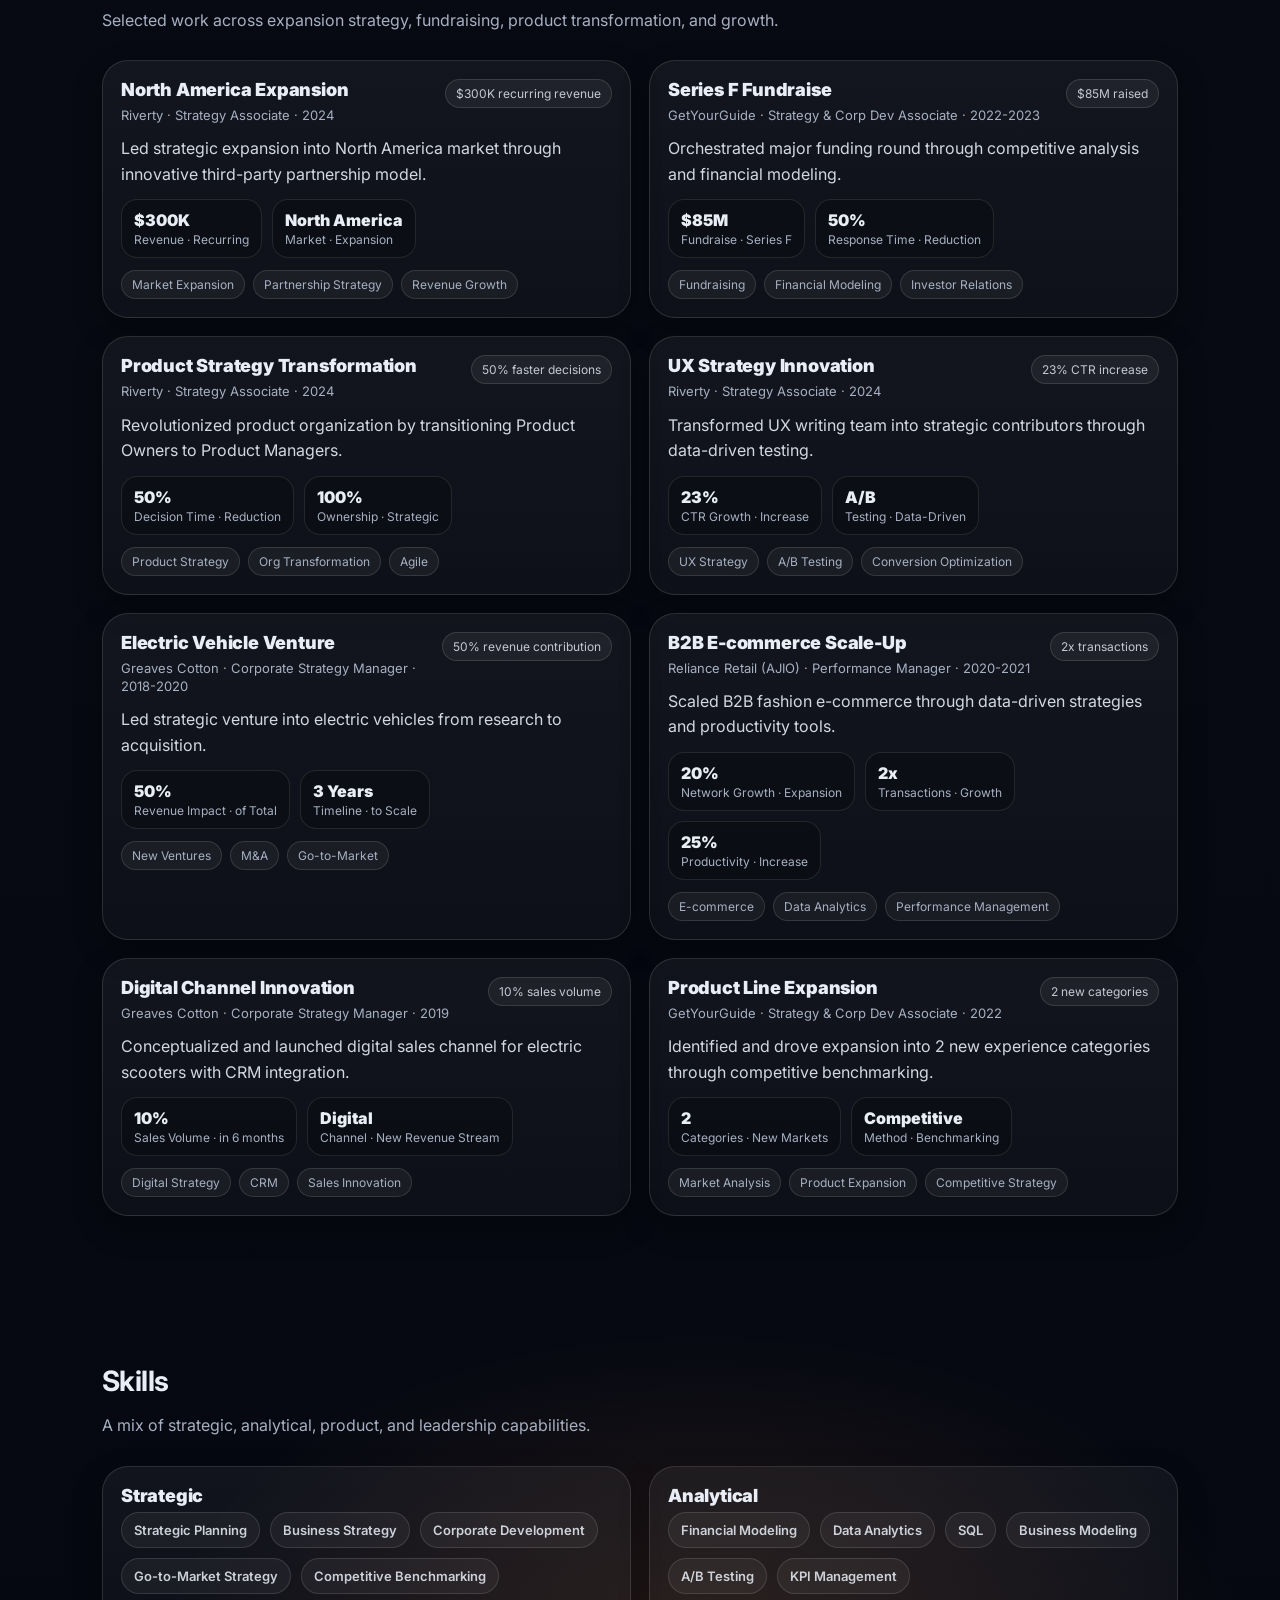
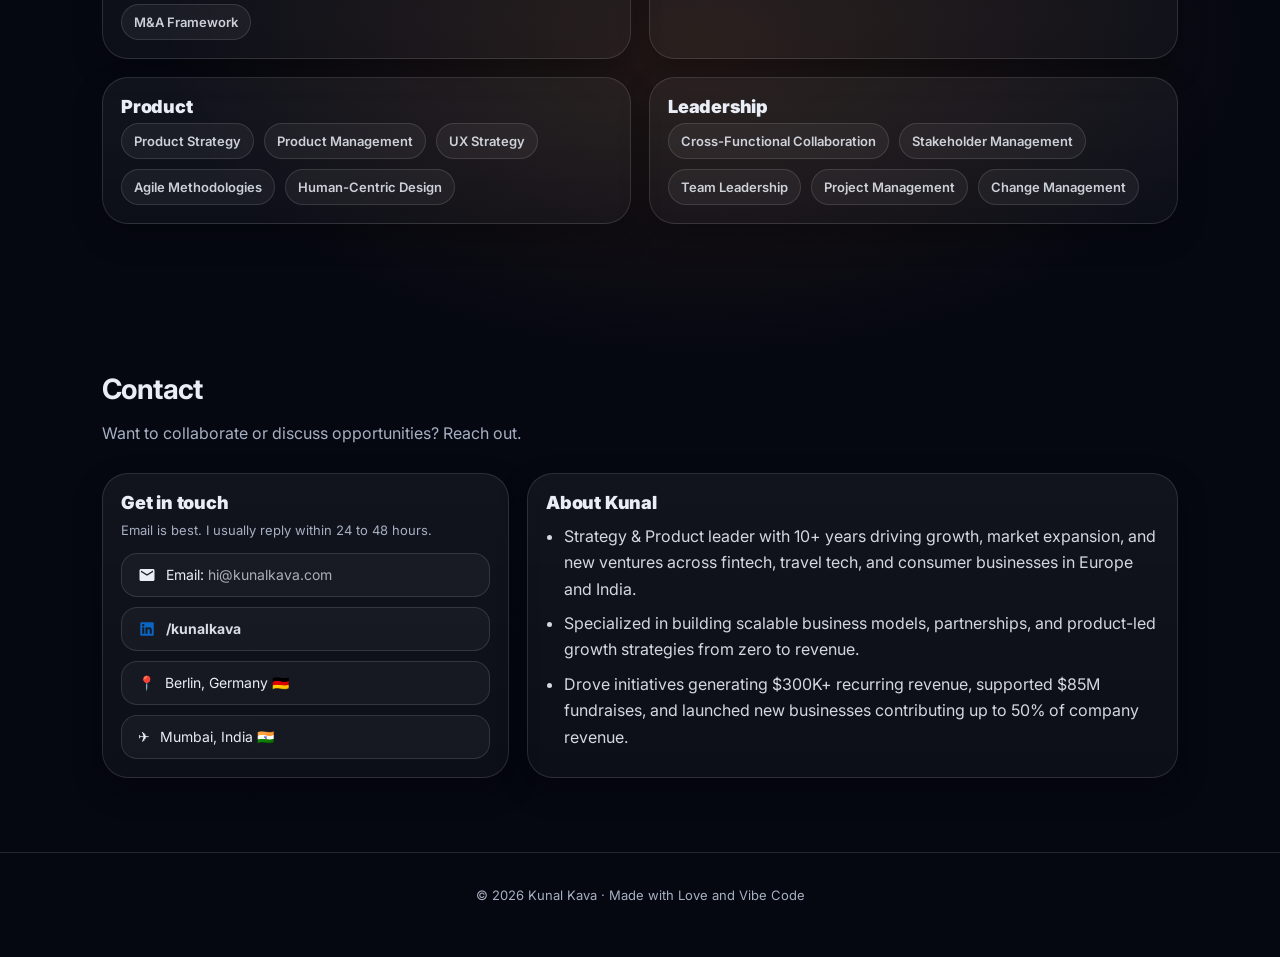
==== commit e5db0436: "Announcement pill" ====
--- a/index.html
+++ b/index.html
@@ -28,6 +28,7 @@
     </div>
   </header>
 
+  
   <main>
     <section class="hero" id="top">
       <div class="blobs" aria-hidden="true">
@@ -505,8 +506,34 @@
     <footer class="footer">
       © <span id="year"></span> Kunal Kava · Made with Love and Vibe Code
     </footer>
+
+
+      <a href="#ai-projects" class="announce-pill" id="announcePill">
+        <span class="announce-dot"></span>
+        <span class="announce-text">🚀 Just shipped my first product — <span>it's live!</span></span>
+        <span class="announce-arrow">↓</span>
+      </a>
+
+    
   </main>
 
+      <script>
+        // Hide announcement pill once user scrolls past the AI projects section
+        var pill = document.getElementById('announcePill');
+        var aiSection = document.getElementById('ai-projects');
+        if (pill && aiSection) {
+          window.addEventListener('scroll', function() {
+            var rect = aiSection.getBoundingClientRect();
+            if (rect.top < window.innerHeight * 0.5) {
+              pill.classList.add('hidden');
+            } else {
+              pill.classList.remove('hidden');
+            }
+          });
+        }
+      </script>
+
+  
   <script>
   document.getElementById('year').textContent = new Date().getFullYear();
 
--- a/style.css
+++ b/style.css
@@ -478,7 +478,6 @@
 }
 .autopilot-top {
   display: flex;
-  justify-content: space-between;
   align-items: flex-start;
   gap: 14px;
   margin-bottom: 6px;
@@ -560,6 +559,101 @@
   }
 }
 
+/* =========================
+   Floating announcement pill
+========================= */
+
+.announce-pill {
+  position: fixed;
+  bottom: 28px;
+  left: 50%;
+  transform: translateX(-50%) translateY(80px);
+  z-index: 100;
+  display: inline-flex;
+  align-items: center;
+  gap: 10px;
+  padding: 12px 22px;
+  background: rgba(7, 10, 18, .85);
+  backdrop-filter: blur(16px);
+  border: 1px solid rgba(34, 211, 238, .3);
+  border-radius: 999px;
+  box-shadow:
+    0 0 20px rgba(34, 211, 238, .12),
+    0 12px 40px rgba(0, 0, 0, .5);
+  cursor: pointer;
+  opacity: 0;
+  animation: announce-in 0.6s cubic-bezier(0.16, 1, 0.3, 1) 2s forwards;
+  transition: transform 0.2s ease, box-shadow 0.2s ease, border-color 0.2s ease;
+  white-space: nowrap;
+}
+
+.announce-pill:hover {
+  transform: translateX(-50%) translateY(-2px);
+  box-shadow:
+    0 0 30px rgba(34, 211, 238, .2),
+    0 16px 50px rgba(0, 0, 0, .6);
+  border-color: rgba(34, 211, 238, .5);
+}
+
+@keyframes announce-in {
+  from {
+    opacity: 0;
+    transform: translateX(-50%) translateY(80px);
+  }
+  to {
+    opacity: 1;
+    transform: translateX(-50%) translateY(0);
+  }
+}
+
+.announce-dot {
+  width: 8px;
+  height: 8px;
+  background: #22d3ee;
+  border-radius: 50%;
+  animation: announce-pulse 2s ease-in-out infinite;
+  flex-shrink: 0;
+}
+
+@keyframes announce-pulse {
+  0%, 100% { opacity: 1; box-shadow: 0 0 0 0 rgba(34, 211, 238, .4); }
+  50% { opacity: .6; box-shadow: 0 0 0 6px rgba(34, 211, 238, 0); }
+}
+
+.announce-text {
+  font-size: 13px;
+  font-weight: 700;
+  color: rgba(233, 237, 246, .95);
+  letter-spacing: 0.2px;
+}
+
+.announce-text span {
+  background: linear-gradient(90deg, #22d3ee, #a78bfa);
+  -webkit-background-clip: text;
+  background-clip: text;
+  -webkit-text-fill-color: transparent;
+}
+
+.announce-arrow {
+  font-size: 14px;
+  color: rgba(34, 211, 238, .7);
+  transition: transform 0.2s ease;
+}
+
+.announce-pill:hover .announce-arrow {
+  transform: translateY(2px);
+}
+
+/* Hide pill once user scrolls past AI section */
+.announce-pill.hidden {
+  opacity: 0;
+  transform: translateX(-50%) translateY(80px);
+  pointer-events: none;
+  transition: opacity 0.4s ease, transform 0.4s ease;
+}
+
+
+
 
 
 /* =========================
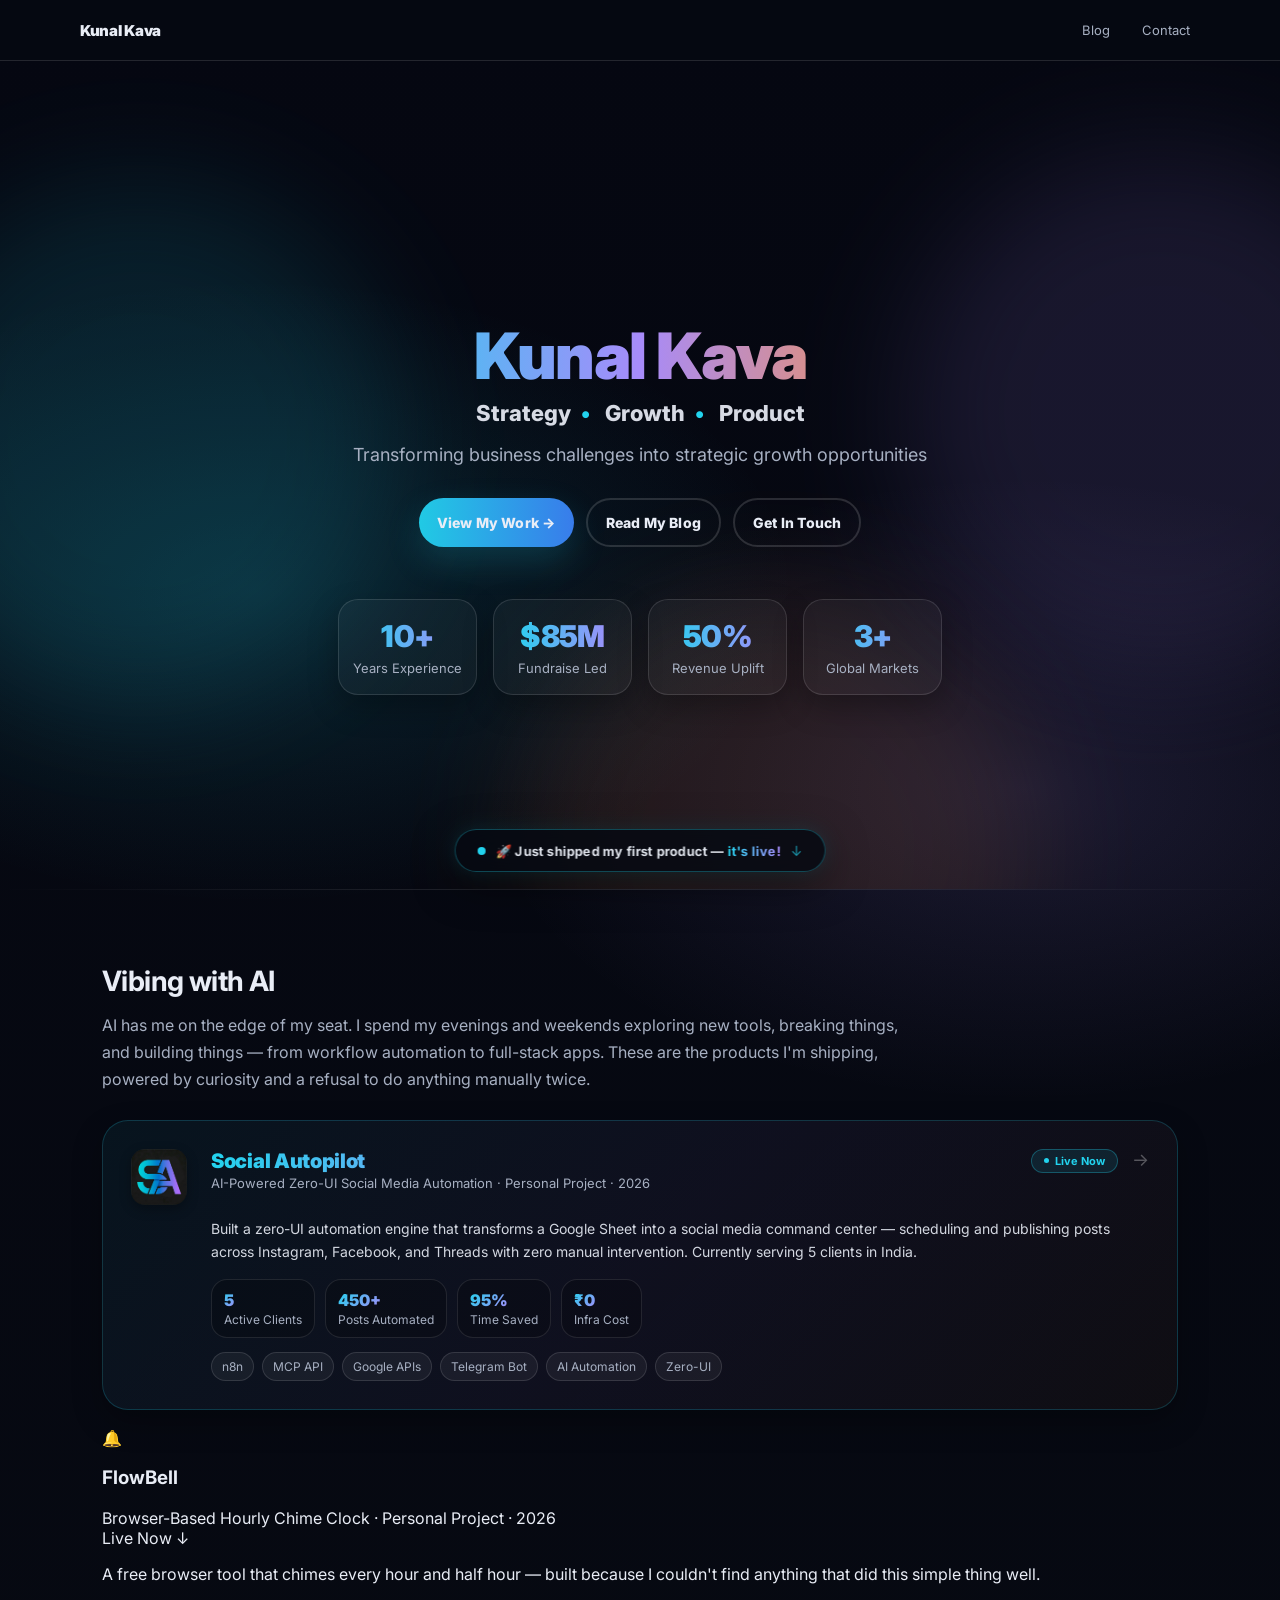
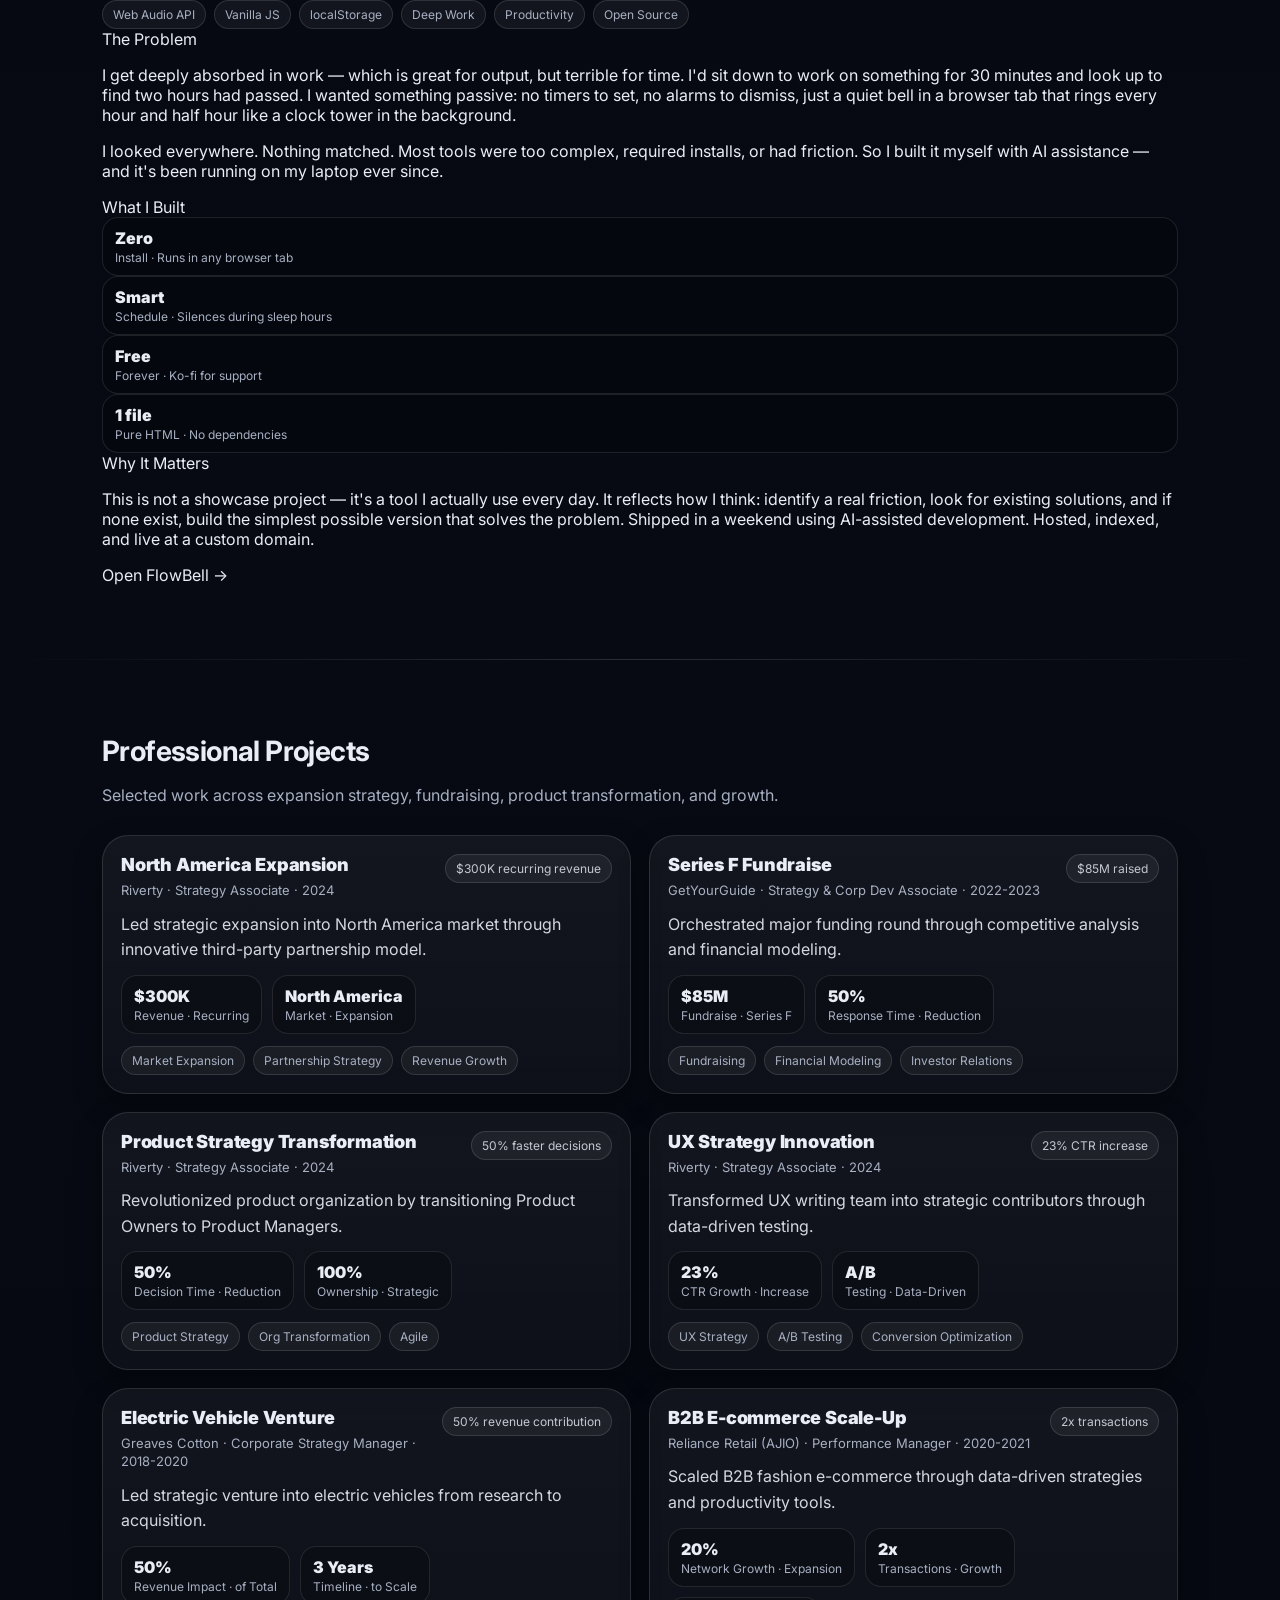
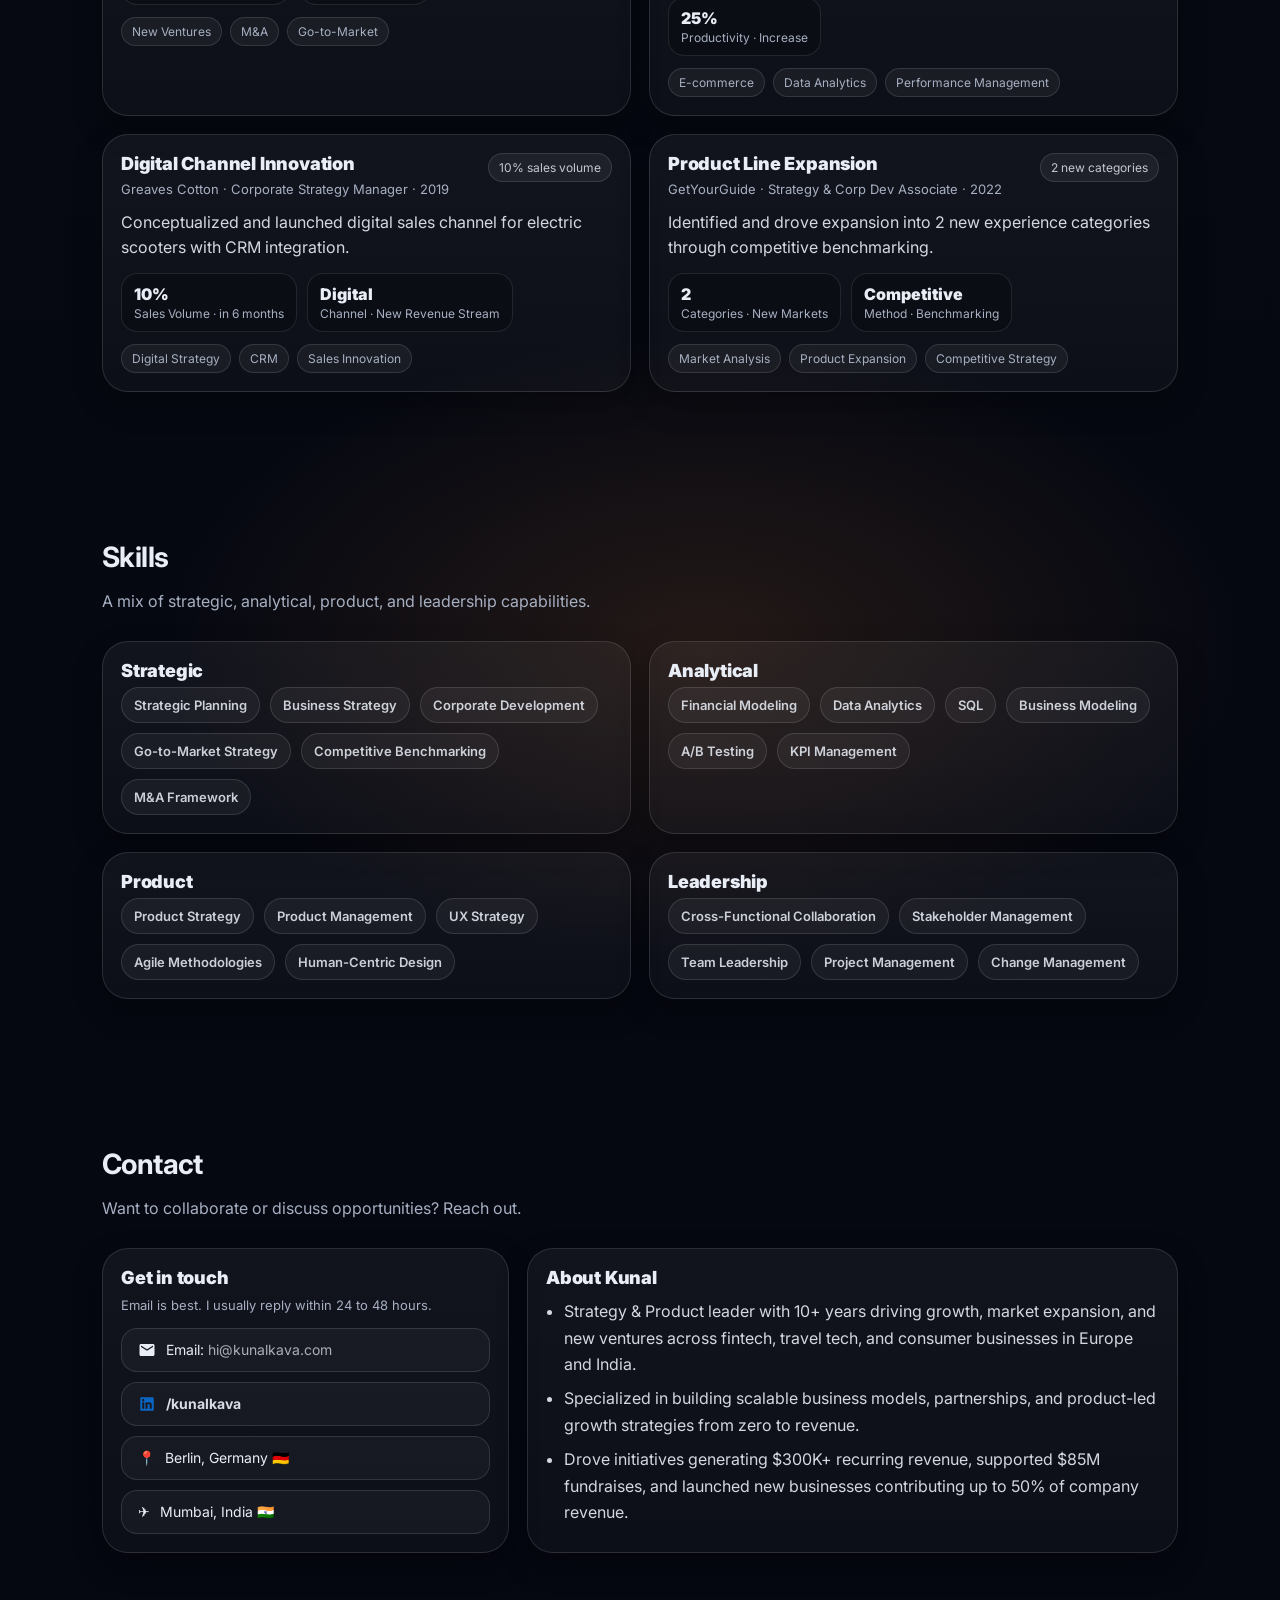
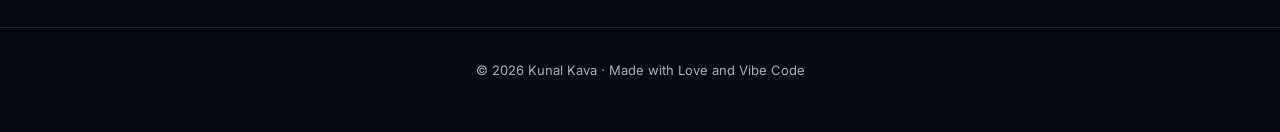
==== commit 69da4f5e: "flowbell card" ====
--- a/index.html
+++ b/index.html
@@ -119,6 +119,97 @@
           </div>
         </div>
       </a>
+        
+      <!-- ── FlowBell Card ── -->
+        <div class="flowbell-card" id="flowbellCard">
+        
+          <!-- Always-visible collapsed header — click anywhere to expand -->
+          <div class="flowbell-collapsed" id="flowbellToggle" role="button" tabindex="0" aria-expanded="false" aria-controls="flowbellExpanded">
+            <div class="flowbell-inner">
+        
+              <div class="flowbell-icon" aria-hidden="true">🔔</div>
+        
+              <div class="flowbell-header-content">
+                <div class="flowbell-top">
+                  <div>
+                    <h3 class="flowbell-title">FlowBell</h3>
+                    <div class="flowbell-sub">Browser-Based Hourly Chime Clock · Personal Project · 2026</div>
+                  </div>
+                  <span class="flowbell-badge">Live Now</span>
+                  <span class="flowbell-chevron" aria-hidden="true">↓</span>
+                </div>
+        
+                <p class="flowbell-teaser">
+                  A free browser tool that chimes every hour and half hour — built because I couldn't find anything that did this simple thing well.
+                </p>
+        
+                <div class="tags">
+                  <span class="tag">Web Audio API</span>
+                  <span class="tag">Vanilla JS</span>
+                  <span class="tag">localStorage</span>
+                  <span class="tag">Deep Work</span>
+                  <span class="tag">Productivity</span>
+                  <span class="tag">Open Source</span>
+                </div>
+              </div>
+        
+            </div>
+          </div>
+        
+          <!-- Expanded content — hidden by default -->
+          <div class="flowbell-expanded" id="flowbellExpanded">
+            <div class="flowbell-expand-inner">
+        
+              <div class="flowbell-section">
+                <div class="flowbell-section-label">The Problem</div>
+                <p class="flowbell-body">
+                  I get deeply absorbed in work — which is great for output, but terrible for time. I'd sit down to work on something for 30 minutes and look up to find two hours had passed. I wanted something passive: no timers to set, no alarms to dismiss, just a quiet bell in a browser tab that rings every hour and half hour like a clock tower in the background.
+                </p>
+                <p class="flowbell-body">
+                  I looked everywhere. Nothing matched. Most tools were too complex, required installs, or had friction. So I built it myself with AI assistance — and it's been running on my laptop ever since.
+                </p>
+              </div>
+        
+              <div class="flowbell-section">
+                <div class="flowbell-section-label">What I Built</div>
+                <div class="flowbell-metrics">
+                  <div class="metric">
+                    <span class="mval flowbell-mval">Zero</span>
+                    <span class="mlab">Install · Runs in any browser tab</span>
+                  </div>
+                  <div class="metric">
+                    <span class="mval flowbell-mval">Smart</span>
+                    <span class="mlab">Schedule · Silences during sleep hours</span>
+                  </div>
+                  <div class="metric">
+                    <span class="mval flowbell-mval">Free</span>
+                    <span class="mlab">Forever · Ko-fi for support</span>
+                  </div>
+                  <div class="metric">
+                    <span class="mval flowbell-mval">1 file</span>
+                    <span class="mlab">Pure HTML · No dependencies</span>
+                  </div>
+                </div>
+              </div>
+        
+              <div class="flowbell-section">
+                <div class="flowbell-section-label">Why It Matters</div>
+                <p class="flowbell-body">
+                  This is not a showcase project — it's a tool I actually use every day. It reflects how I think: identify a real friction, look for existing solutions, and if none exist, build the simplest possible version that solves the problem. Shipped in a weekend using AI-assisted development. Hosted, indexed, and live at a custom domain.
+                </p>
+              </div>
+        
+              <a href="/flowbell/" class="flowbell-cta" target="_blank" rel="noopener">
+                Open FlowBell <span class="flowbell-cta-arrow">→</span>
+              </a>
+        
+            </div>
+          </div>
+        
+        </div>
+        <!-- ── End FlowBell Card ── -->
+
+      
     </div>
   </div>
 </section>
--- a/style.css
+++ b/style.css
@@ -481,6 +481,9 @@
   align-items: flex-start;
   gap: 14px;
   margin-bottom: 6px;
+}
+.autopilot-top > div:first-child {
+  flex: 1;
 }
 .autopilot-badge {
   display: inline-flex;
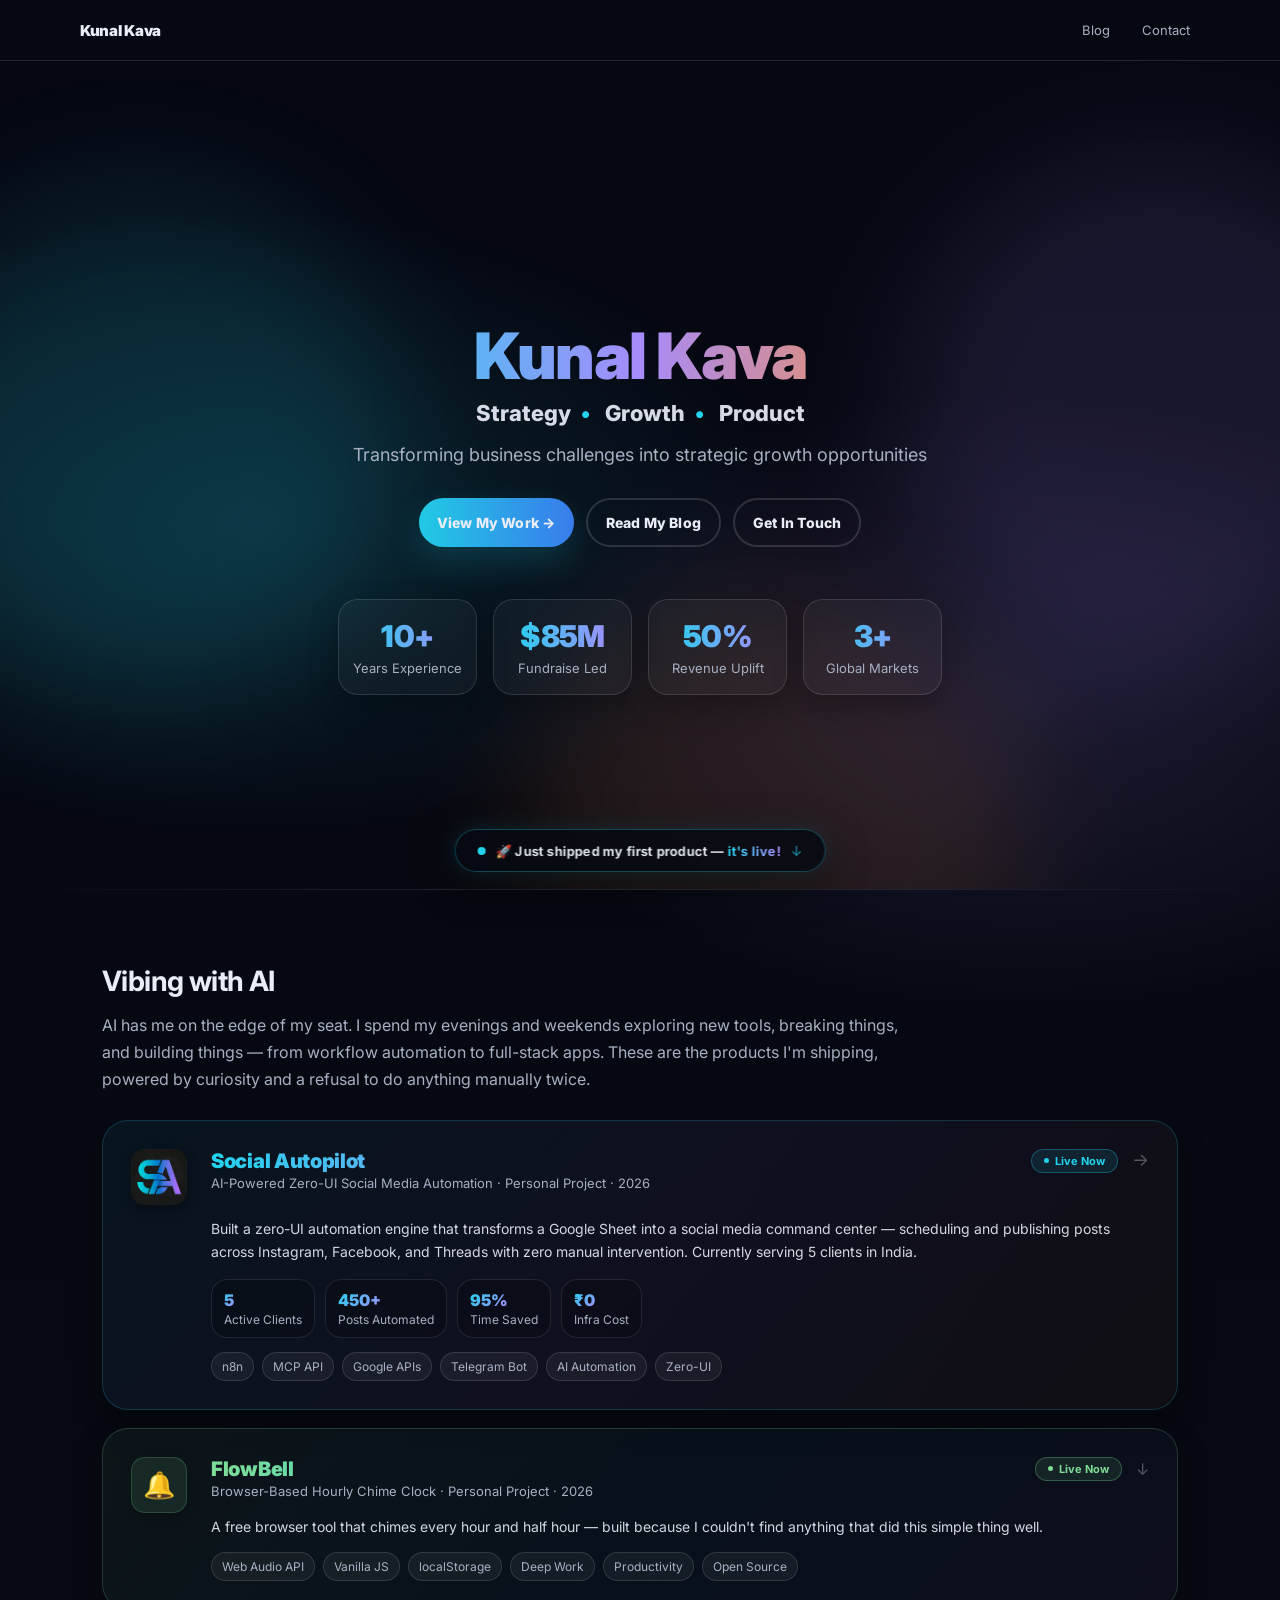
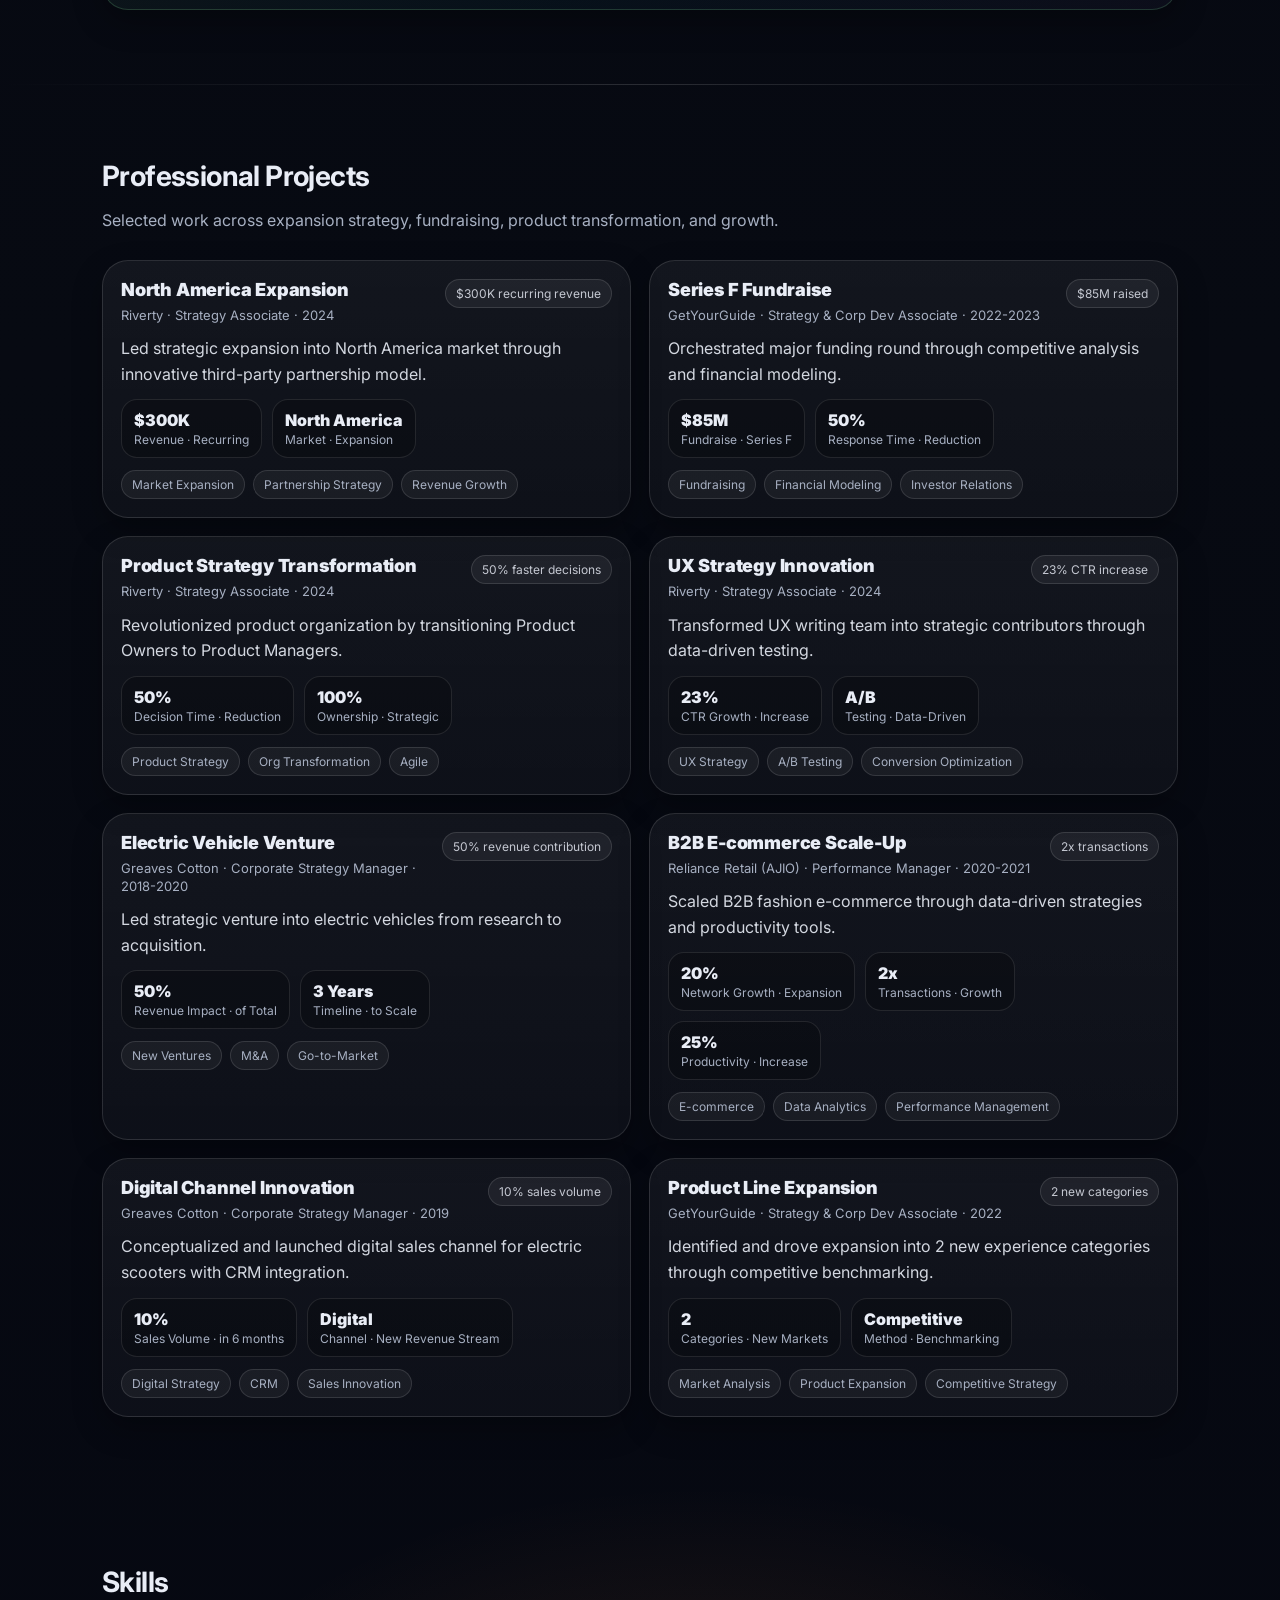
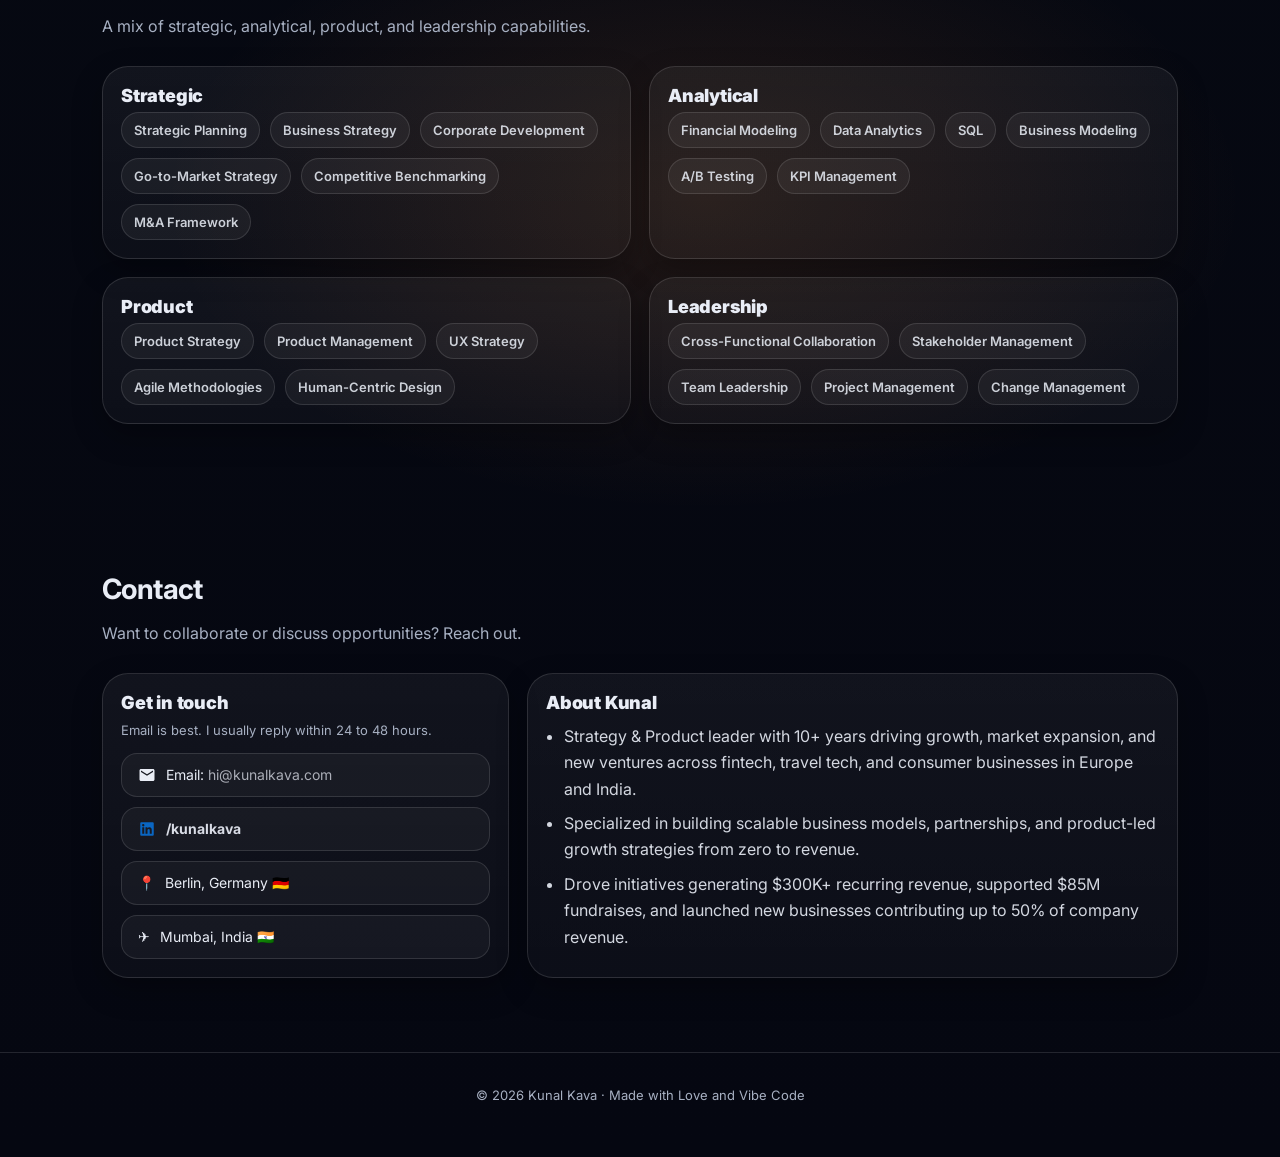
==== commit 86f68e56: "Flowbell JS" ====
--- a/index.html
+++ b/index.html
@@ -636,6 +636,23 @@
   }, { threshold: 0.12 });
 
   els.forEach(el => io.observe(el));
+
+    const flowbellCard = document.getElementById('flowbellCard');
+    const flowbellToggle = document.getElementById('flowbellToggle');
+    if (flowbellCard && flowbellToggle) {
+      flowbellToggle.addEventListener('click', () => {
+        const isOpen = flowbellCard.classList.toggle('is-open');
+        flowbellToggle.setAttribute('aria-expanded', String(isOpen));
+      });
+      flowbellToggle.addEventListener('keydown', (e) => {
+        if (e.key === 'Enter' || e.key === ' ') {
+          e.preventDefault();
+          flowbellToggle.click();
+        }
+      });
+    }
+
+    
 </script>
 </body>
 </html>
--- a/style.css
+++ b/style.css
@@ -938,3 +938,206 @@
   opacity: 1;
   transform: translateY(0);
 }
+
+
+
+/* =========================
+   FlowBell Expandable Card
+   Add to style.css, after the Social Autopilot styles
+========================= */
+
+.flowbell-card {
+  background: linear-gradient(135deg, rgba(126,220,149,.06), rgba(34,211,238,.04), rgba(167,139,250,.04));
+  border: 1px solid rgba(126,220,149,.2);
+  border-radius: var(--radius2);
+  box-shadow: var(--shadowSoft);
+  transition: box-shadow .15s ease, border-color .15s ease;
+  overflow: hidden;
+}
+.flowbell-card:hover {
+  box-shadow: var(--shadow);
+  border-color: rgba(126,220,149,.32);
+}
+.flowbell-card.is-open {
+  border-color: rgba(126,220,149,.38);
+}
+
+/* Collapsed header — always visible, fully clickable */
+.flowbell-collapsed {
+  padding: 28px;
+  cursor: pointer;
+}
+.flowbell-inner {
+  display: grid;
+  grid-template-columns: auto 1fr;
+  gap: 24px;
+  align-items: flex-start;
+}
+.flowbell-icon {
+  width: 56px;
+  height: 56px;
+  border-radius: 14px;
+  background: rgba(126,220,149,.10);
+  border: 1px solid rgba(126,220,149,.2);
+  display: flex;
+  align-items: center;
+  justify-content: center;
+  font-size: 26px;
+  flex-shrink: 0;
+  box-shadow: 0 4px 12px rgba(0,0,0,.3);
+}
+.flowbell-header-content { flex: 1; }
+.flowbell-top {
+  display: flex;
+  align-items: flex-start;
+  gap: 14px;
+  margin-bottom: 6px;
+}
+.flowbell-top > div:first-child { flex: 1; }
+
+.flowbell-badge {
+  display: inline-flex;
+  align-items: center;
+  gap: 6px;
+  padding: 4px 12px;
+  background: rgba(126,220,149,.1);
+  border: 1px solid rgba(126,220,149,.3);
+  border-radius: 999px;
+  font-size: 11px;
+  font-weight: 700;
+  color: #7edc95;
+  white-space: nowrap;
+}
+.flowbell-badge::before {
+  content: '';
+  width: 5px; height: 5px;
+  background: #7edc95;
+  border-radius: 50%;
+  animation: flowbell-pulse 2s infinite;
+}
+@keyframes flowbell-pulse {
+  0%, 100% { opacity: 1; }
+  50% { opacity: 0.3; }
+}
+
+.flowbell-title {
+  font-weight: 900;
+  font-size: 20px;
+  letter-spacing: -.3px;
+  margin: 0 0 2px;
+  background: linear-gradient(90deg, #7edc95, #22d3ee, #a78bfa);
+  -webkit-background-clip: text;
+  background-clip: text;
+  color: transparent;
+}
+.flowbell-sub {
+  color: var(--muted);
+  font-size: 13px;
+  margin-bottom: 10px;
+}
+.flowbell-teaser {
+  color: rgba(233,237,246,.90);
+  font-size: 14px;
+  line-height: 1.65;
+  margin: 0 0 14px;
+}
+
+/* Chevron rotates on open */
+.flowbell-chevron {
+  color: rgba(255,255,255,.3);
+  font-size: 16px;
+  flex-shrink: 0;
+  transition: transform .28s ease, color .2s ease;
+  margin-top: 2px;
+}
+.flowbell-card.is-open .flowbell-chevron {
+  transform: rotate(180deg);
+  color: #7edc95;
+}
+
+/* Expanded section — hidden by default */
+.flowbell-expanded {
+  max-height: 0;
+  overflow: hidden;
+  transition: max-height .38s cubic-bezier(0.4, 0, 0.2, 1), opacity .28s ease;
+  opacity: 0;
+}
+.flowbell-card.is-open .flowbell-expanded {
+  max-height: 900px;
+  opacity: 1;
+}
+.flowbell-expand-inner {
+  padding: 0 28px 28px;
+  border-top: 1px solid rgba(126,220,149,.12);
+  margin: 0 28px;
+}
+.flowbell-section {
+  margin-top: 22px;
+}
+.flowbell-section-label {
+  font-size: 11px;
+  font-weight: 800;
+  letter-spacing: .8px;
+  text-transform: uppercase;
+  color: #7edc95;
+  margin-bottom: 10px;
+  opacity: .85;
+}
+.flowbell-body {
+  color: rgba(233,237,246,.85);
+  font-size: 14px;
+  line-height: 1.72;
+  margin: 0 0 10px;
+}
+.flowbell-body:last-child { margin-bottom: 0; }
+
+.flowbell-metrics {
+  display: flex;
+  flex-wrap: wrap;
+  gap: 10px;
+  margin-top: 4px;
+}
+.flowbell-mval {
+  background: linear-gradient(135deg, #7edc95, #22d3ee) !important;
+  -webkit-background-clip: text !important;
+  background-clip: text !important;
+  -webkit-text-fill-color: transparent !important;
+  display: inline-block;
+}
+
+/* CTA button at bottom of expanded */
+.flowbell-cta {
+  display: inline-flex;
+  align-items: center;
+  gap: 10px;
+  margin-top: 24px;
+  padding: 12px 22px;
+  border-radius: 999px;
+  border: 1px solid rgba(126,220,149,.3);
+  background: rgba(126,220,149,.08);
+  color: #7edc95;
+  font-size: 14px;
+  font-weight: 700;
+  transition: background .18s ease, border-color .18s ease, transform .15s ease, box-shadow .15s ease;
+}
+.flowbell-cta:hover {
+  background: rgba(126,220,149,.15);
+  border-color: rgba(126,220,149,.5);
+  transform: translateY(-1px);
+  box-shadow: 0 8px 24px rgba(126,220,149,.14);
+}
+.flowbell-cta-arrow {
+  transition: transform .2s ease;
+}
+.flowbell-cta:hover .flowbell-cta-arrow {
+  transform: translateX(4px);
+}
+
+@media (max-width: 640px) {
+  .flowbell-inner { grid-template-columns: 1fr; }
+  .flowbell-icon { width: 48px; height: 48px; font-size: 22px; }
+  .flowbell-collapsed { padding: 20px; }
+  .flowbell-expand-inner { padding: 0 20px 20px; margin: 0 20px; }
+}
+
+
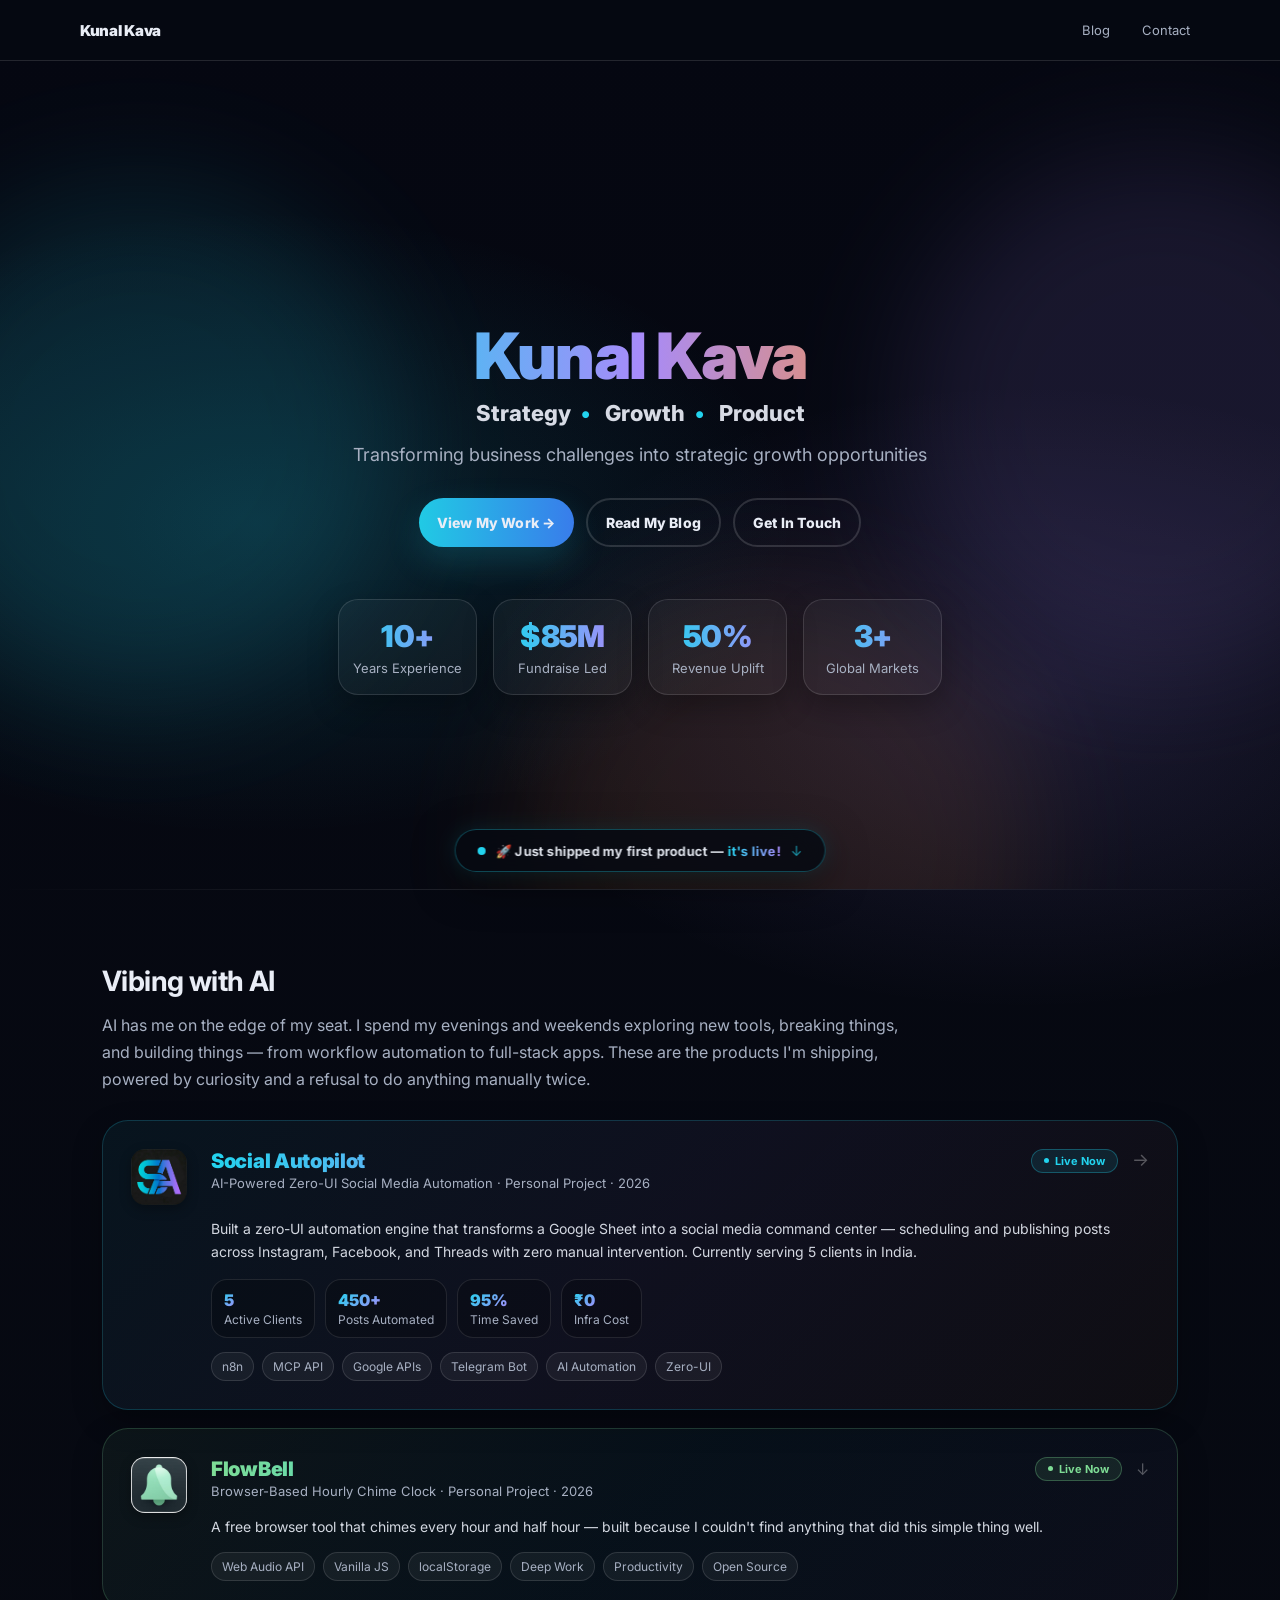
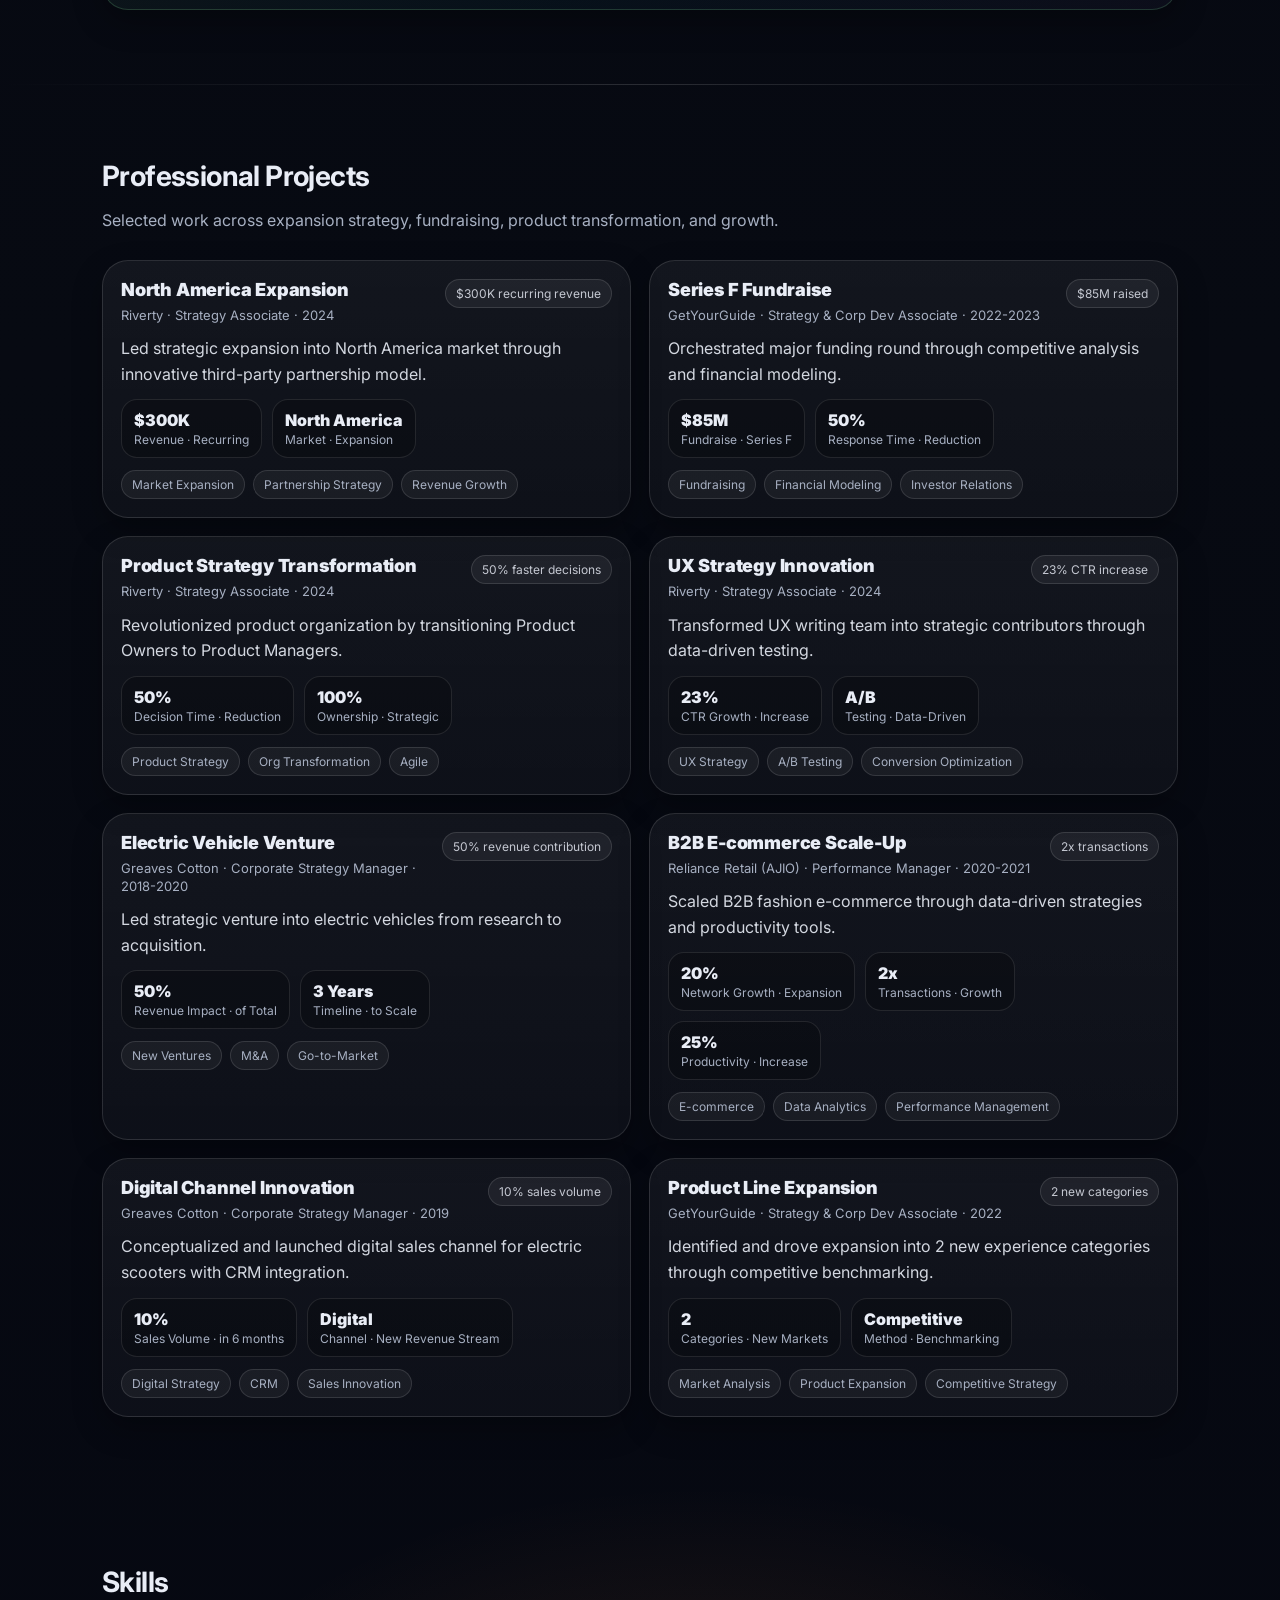
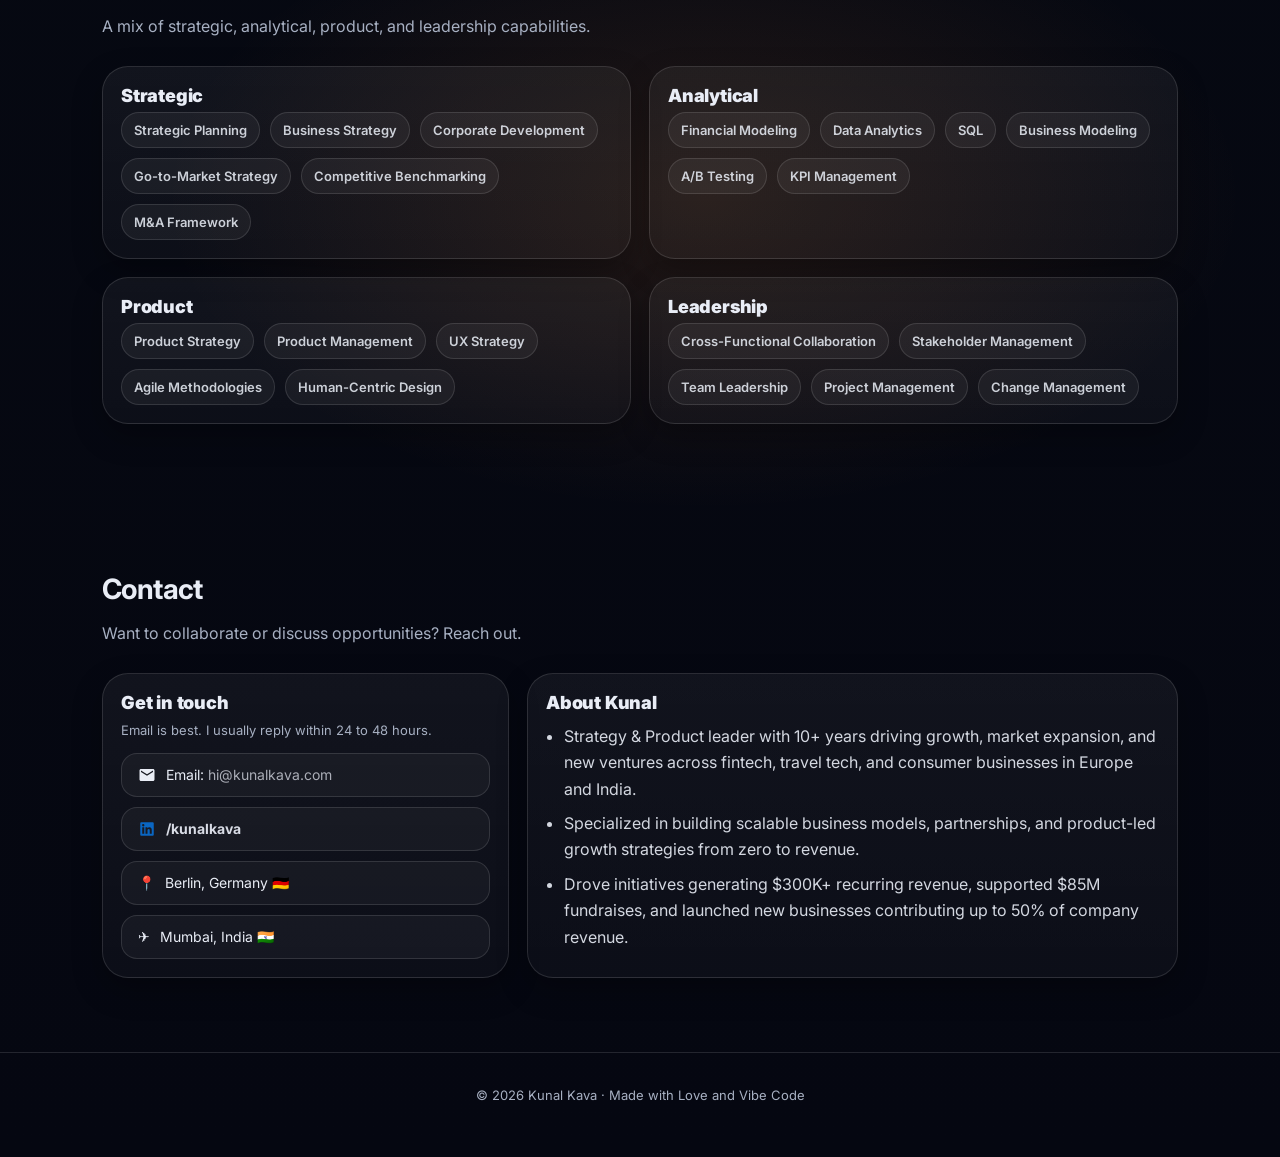
==== commit 82c31418: "flowbell logo" ====
--- a/index.html
+++ b/index.html
@@ -127,7 +127,7 @@
           <div class="flowbell-collapsed" id="flowbellToggle" role="button" tabindex="0" aria-expanded="false" aria-controls="flowbellExpanded">
             <div class="flowbell-inner">
         
-              <div class="flowbell-icon" aria-hidden="true">🔔</div>
+              <img src="/assets/FlowBell_Logo.png" alt="FlowBell" class="flowbell-logo" />
         
               <div class="flowbell-header-content">
                 <div class="flowbell-top">
@@ -174,12 +174,12 @@
                 <div class="flowbell-section-label">What I Built</div>
                 <div class="flowbell-metrics">
                   <div class="metric">
-                    <span class="mval flowbell-mval">Zero</span>
-                    <span class="mlab">Install · Runs in any browser tab</span>
+                    <span class="mval flowbell-mval">Zero Install</span>
+                    <span class="mlab">Runs in any browser tab</span>
                   </div>
                   <div class="metric">
-                    <span class="mval flowbell-mval">Smart</span>
-                    <span class="mlab">Schedule · Silences during sleep hours</span>
+                    <span class="mval flowbell-mval">Smart Schedule</span>
+                    <span class="mlab">Silences during sleep hours</span>
                   </div>
                   <div class="metric">
                     <span class="mval flowbell-mval">Free</span>
--- a/style.css
+++ b/style.css
@@ -943,7 +943,6 @@
 
 /* =========================
    FlowBell Expandable Card
-   Add to style.css, after the Social Autopilot styles
 ========================= */
 
 .flowbell-card {
@@ -1140,4 +1139,11 @@
   .flowbell-expand-inner { padding: 0 20px 20px; margin: 0 20px; }
 }
 
-
+.flowbell-logo {
+  width: 56px;
+  height: 56px;
+  border-radius: 14px;
+  object-fit: cover;
+  box-shadow: 0 4px 12px rgba(0,0,0,.3);
+  flex-shrink: 0;
+}
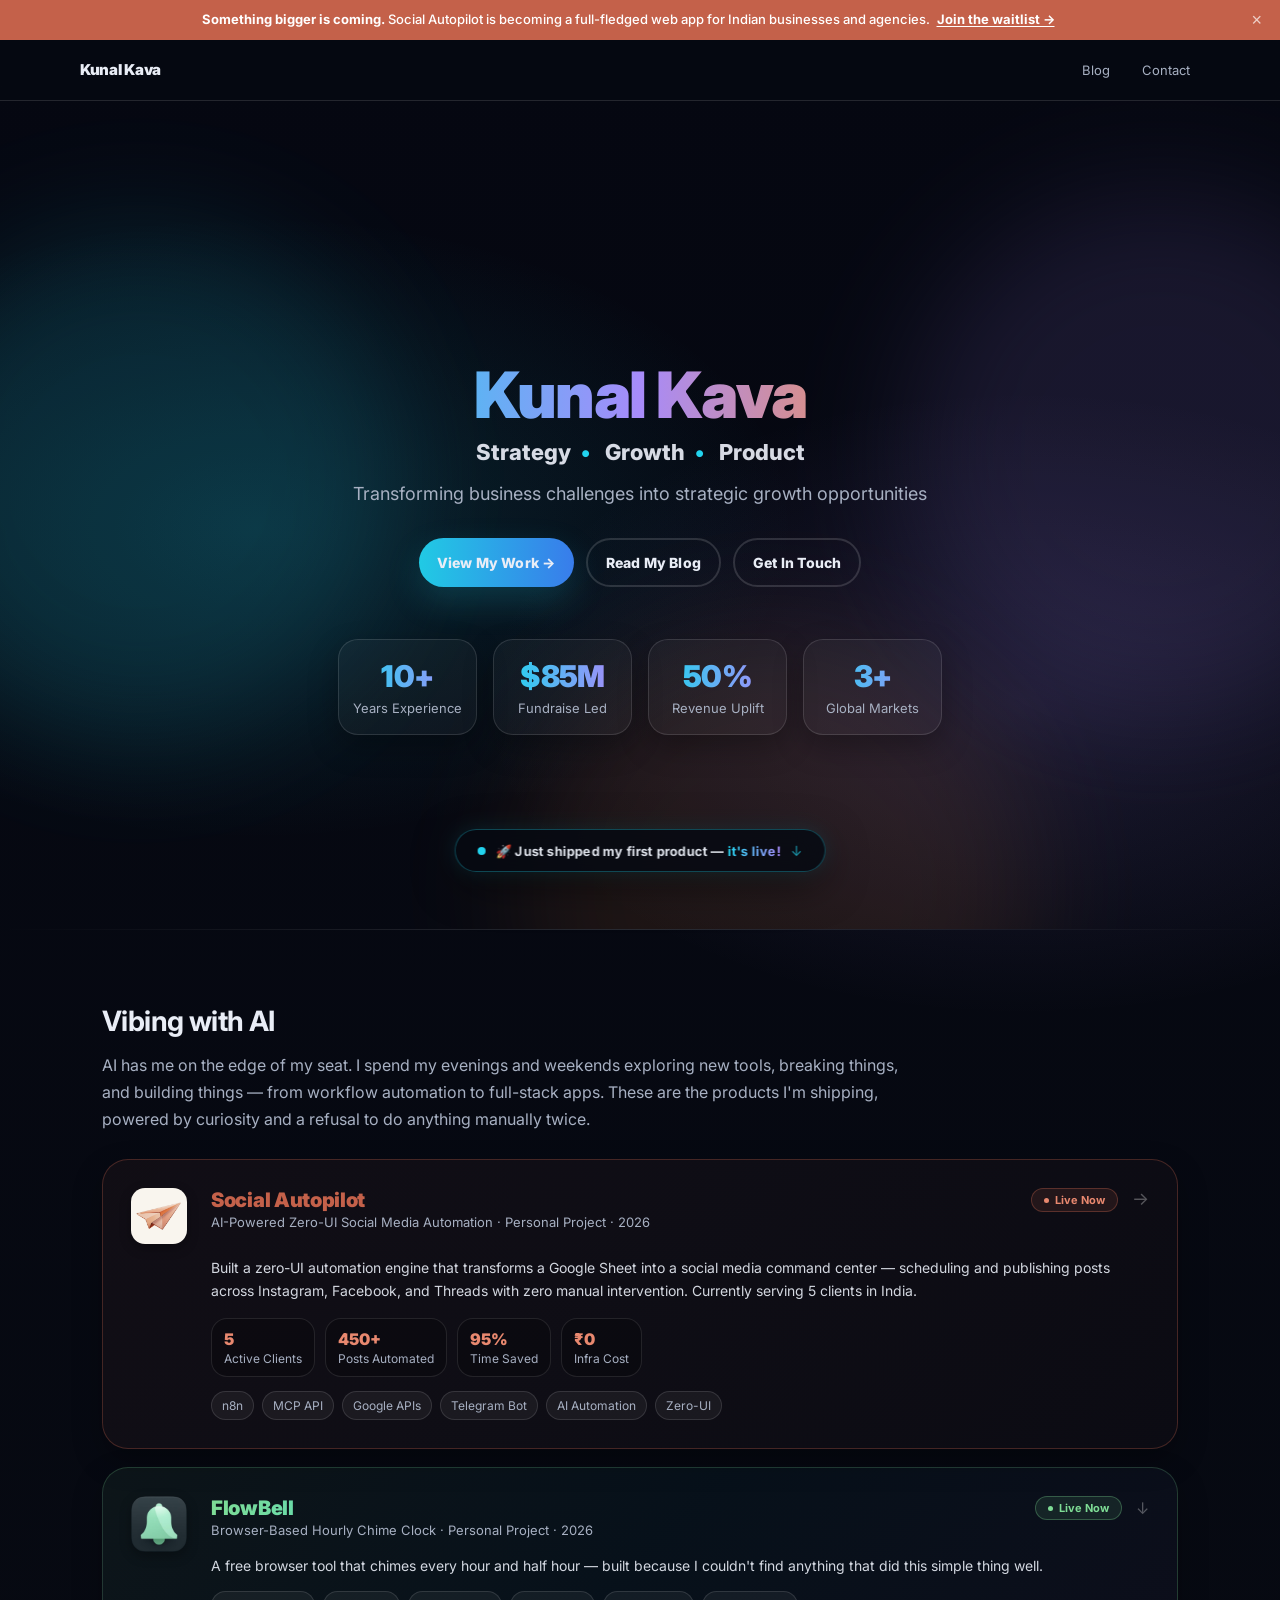
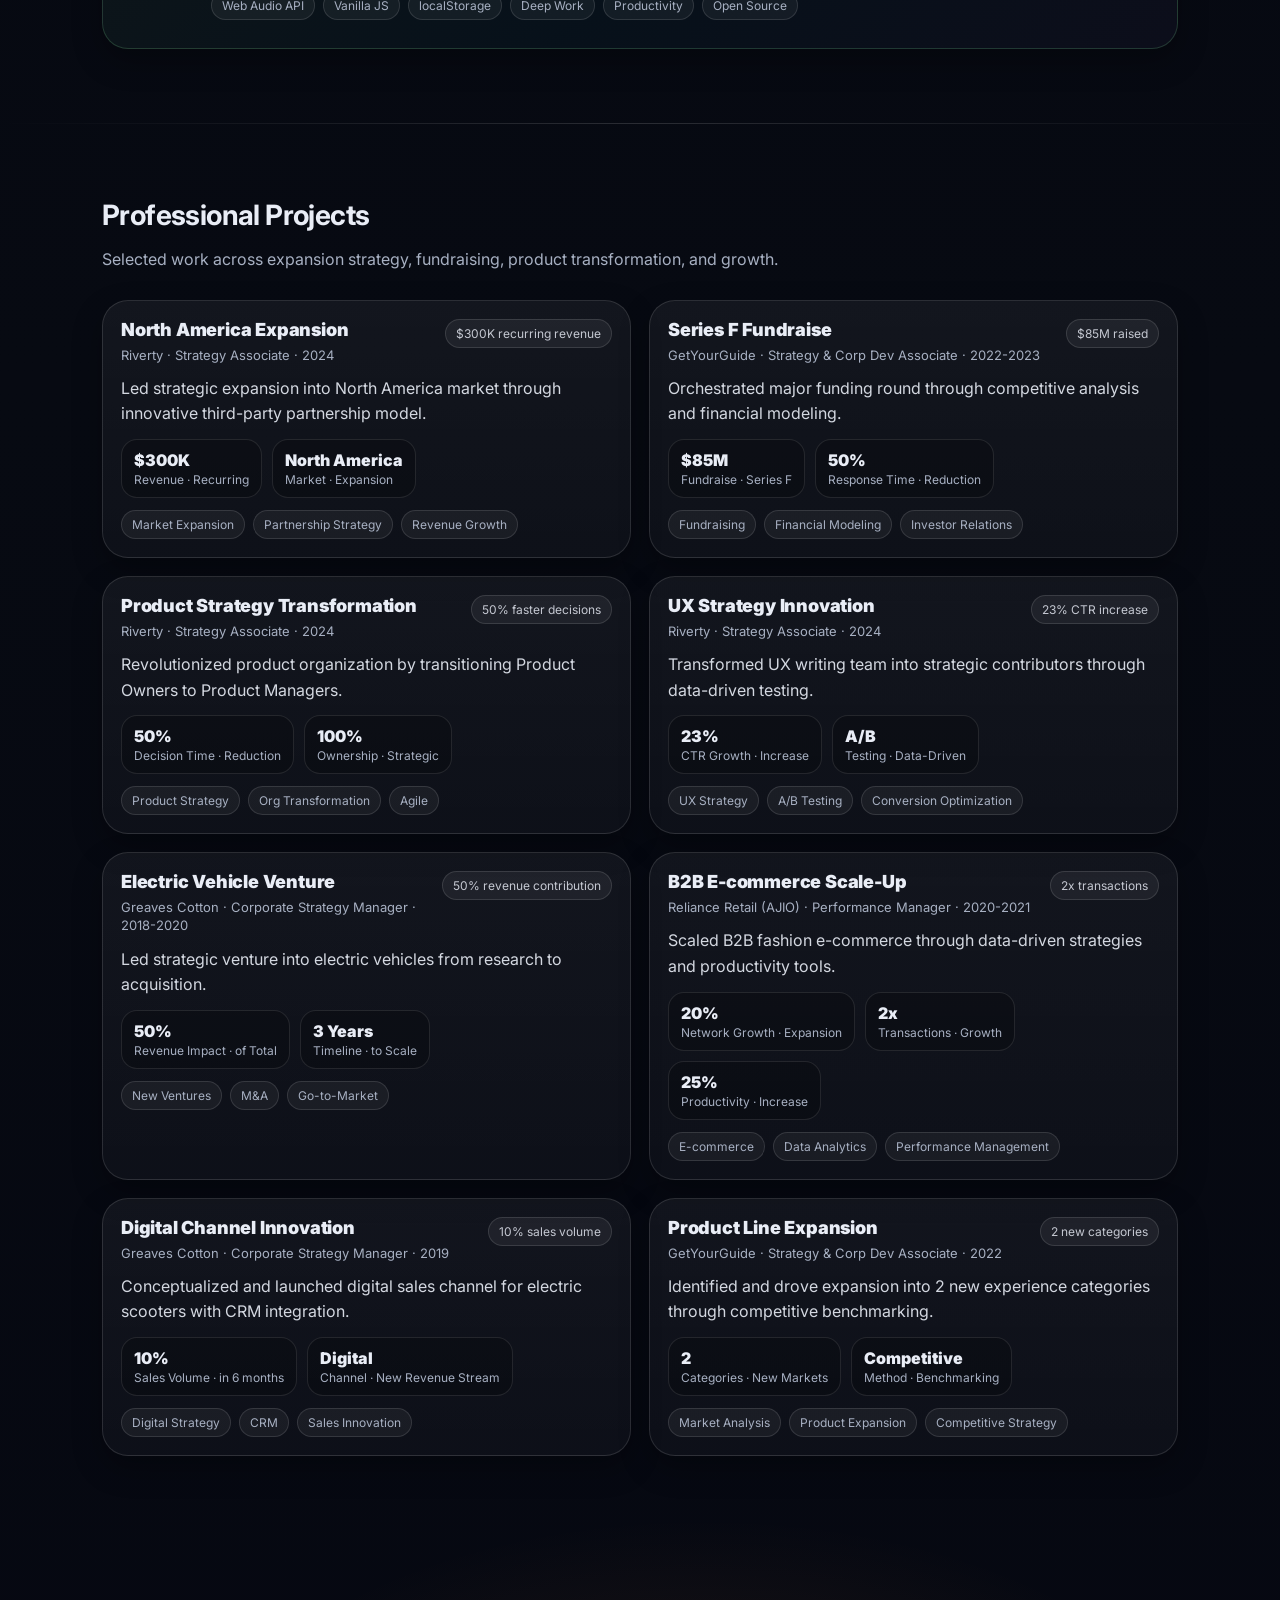
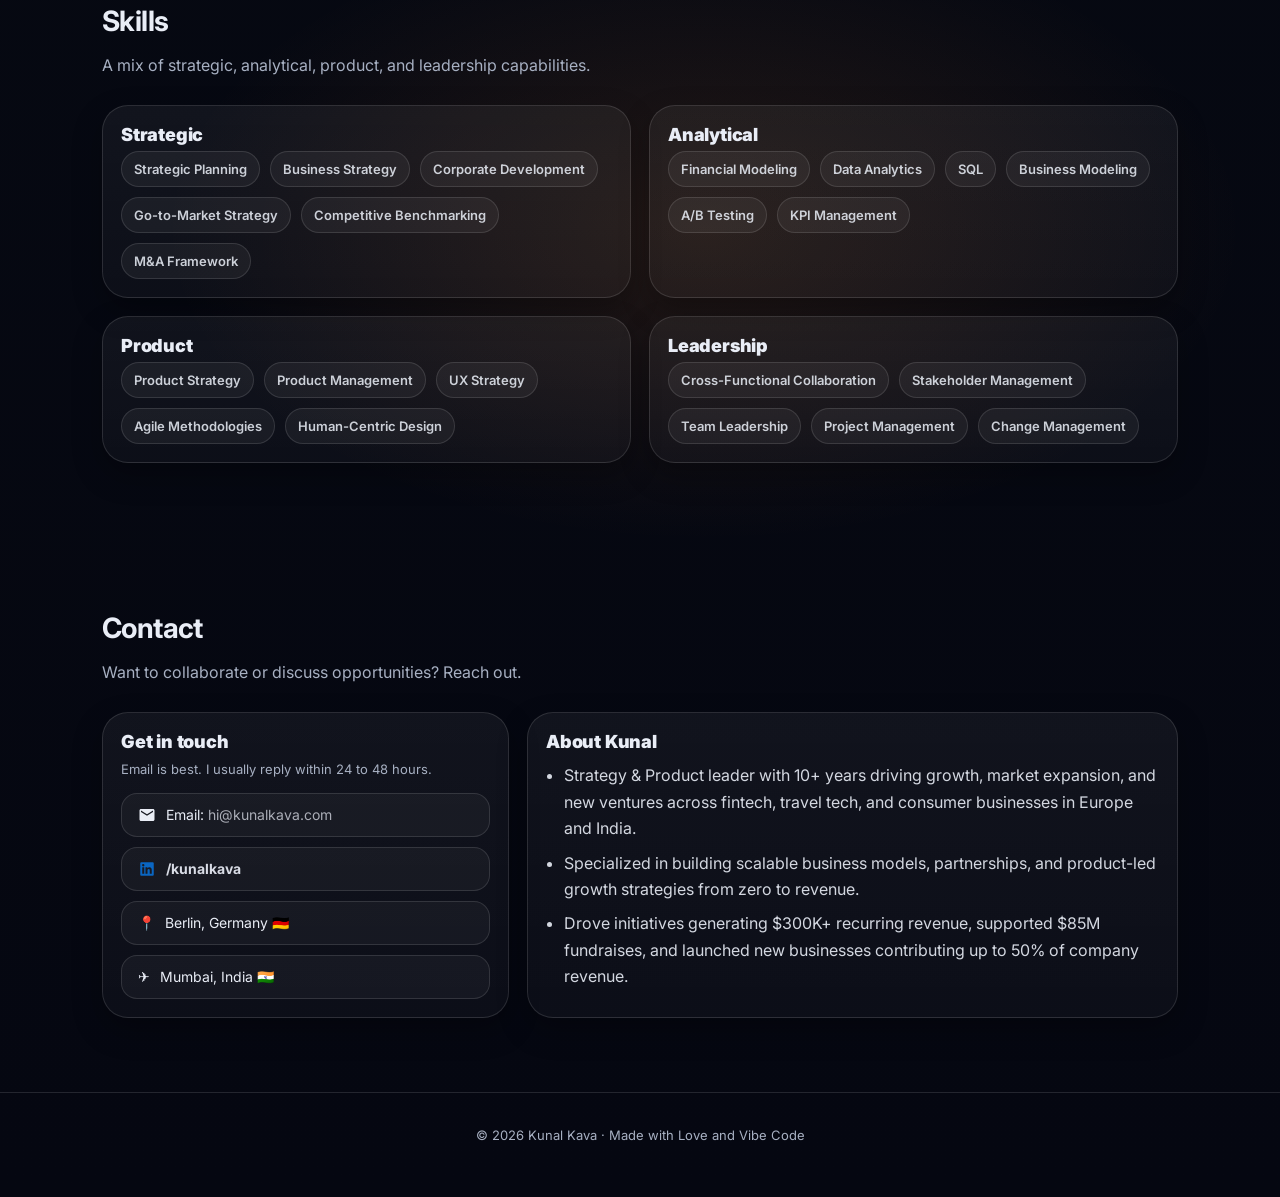
==== commit 8082d753: "Add files via upload" ====
--- a/index.html
+++ b/index.html
@@ -17,6 +17,13 @@
   </script>
 </head>
 <body>
+
+  <!-- Announcement bar -->
+  <div id="sa-announce-bar" style="background:#C4614A;color:#fff;text-align:center;padding:10px 48px 10px 24px;font-size:13px;font-weight:500;position:relative;line-height:1.5;font-family:inherit;">
+    <strong style="font-weight:700;">Something bigger is coming.</strong> Social Autopilot is becoming a full-fledged web app for Indian businesses and agencies.
+    <a href="https://social-autopilot.com" target="_blank" rel="noopener" style="color:#fff;font-weight:700;text-decoration:underline;text-underline-offset:2px;margin-left:4px;">Join the waitlist &rarr;</a>
+    <button onclick="document.getElementById('sa-announce-bar').style.display='none'" aria-label="Dismiss" style="position:absolute;right:14px;top:50%;transform:translateY(-50%);background:none;border:none;color:rgba(255,255,255,.7);cursor:pointer;padding:4px;font-size:18px;line-height:1;">&times;</button>
+  </div>
 
   <header class="nav">
     <div class="container nav-inner">
--- a/style.css
+++ b/style.css
@@ -449,8 +449,8 @@
 }
 
 .autopilot-highlight {
-  background: linear-gradient(135deg, rgba(34,211,238,.06), rgba(167,139,250,.06), rgba(251,146,60,.04));
-  border: 1px solid rgba(34,211,238,.2);
+  background: linear-gradient(135deg, rgba(196,97,74,.06), rgba(232,136,111,.04), rgba(196,97,74,.03));
+  border: 1px solid rgba(196,97,74,.3);
   border-radius: var(--radius2);
   padding: 28px;
   box-shadow: var(--shadowSoft);
@@ -461,7 +461,7 @@
 .autopilot-highlight:hover {
   transform: translateY(-2px);
   box-shadow: var(--shadow);
-  border-color: rgba(34,211,238,.35);
+  border-color: rgba(196,97,74,.55);
 }
 .autopilot-inner {
   display: grid;
@@ -490,18 +490,18 @@
   align-items: center;
   gap: 6px;
   padding: 4px 12px;
-  background: rgba(34,211,238,.1);
-  border: 1px solid rgba(34,211,238,.3);
+  background: rgba(196,97,74,.12);
+  border: 1px solid rgba(196,97,74,.35);
   border-radius: 999px;
   font-size: 11px;
   font-weight: 700;
-  color: #22d3ee;
+  color: #E8886F;
   white-space: nowrap;
 }
 .autopilot-badge::before {
   content: '';
   width: 5px; height: 5px;
-  background: #22d3ee;
+  background: #E8886F;
   border-radius: 50%;
   animation: autopilot-pulse 2s infinite;
 }
@@ -514,10 +514,10 @@
   font-size: 20px;
   letter-spacing: -.3px;
   margin: 0 0 2px;
-  background: linear-gradient(90deg, #22d3ee, #a78bfa, #fb923c);
-  -webkit-background-clip: text;
-  background-clip: text;
-  color: transparent;
+  background: none;
+  -webkit-background-clip: unset;
+  background-clip: unset;
+  color: #C4614A;
 }
 .autopilot-sub {
   color: var(--muted);
@@ -536,11 +536,11 @@
   gap: 10px;
   margin-bottom: 14px;
 }
-.autopilot-metrics .metric .mval {
-  background: linear-gradient(135deg, #22d3ee, #a78bfa);
-  -webkit-background-clip: text;
-  background-clip: text;
-  -webkit-text-fill-color: transparent;
+.autopilot-metrics .metric .mval { color: #E8886F;
+  background: none;
+  
+  
+  
   display: inline-block;
 }
 .autopilot-arrow {
@@ -550,7 +550,7 @@
   flex-shrink: 0;
 }
 .autopilot-highlight:hover .autopilot-arrow {
-  color: #22d3ee;
+  color: #C4614A;
   transform: translateX(4px);
 }
 @media (max-width: 640px) {
@@ -972,19 +972,6 @@
   gap: 24px;
   align-items: flex-start;
 }
-.flowbell-icon {
-  width: 56px;
-  height: 56px;
-  border-radius: 14px;
-  background: rgba(126,220,149,.10);
-  border: 1px solid rgba(126,220,149,.2);
-  display: flex;
-  align-items: center;
-  justify-content: center;
-  font-size: 26px;
-  flex-shrink: 0;
-  box-shadow: 0 4px 12px rgba(0,0,0,.3);
-}
 .flowbell-header-content { flex: 1; }
 .flowbell-top {
   display: flex;
@@ -1062,7 +1049,7 @@
   opacity: 0;
 }
 .flowbell-card.is-open .flowbell-expanded {
-  max-height: 900px;
+  max-height: 1600px;
   opacity: 1;
 }
 .flowbell-expand-inner {
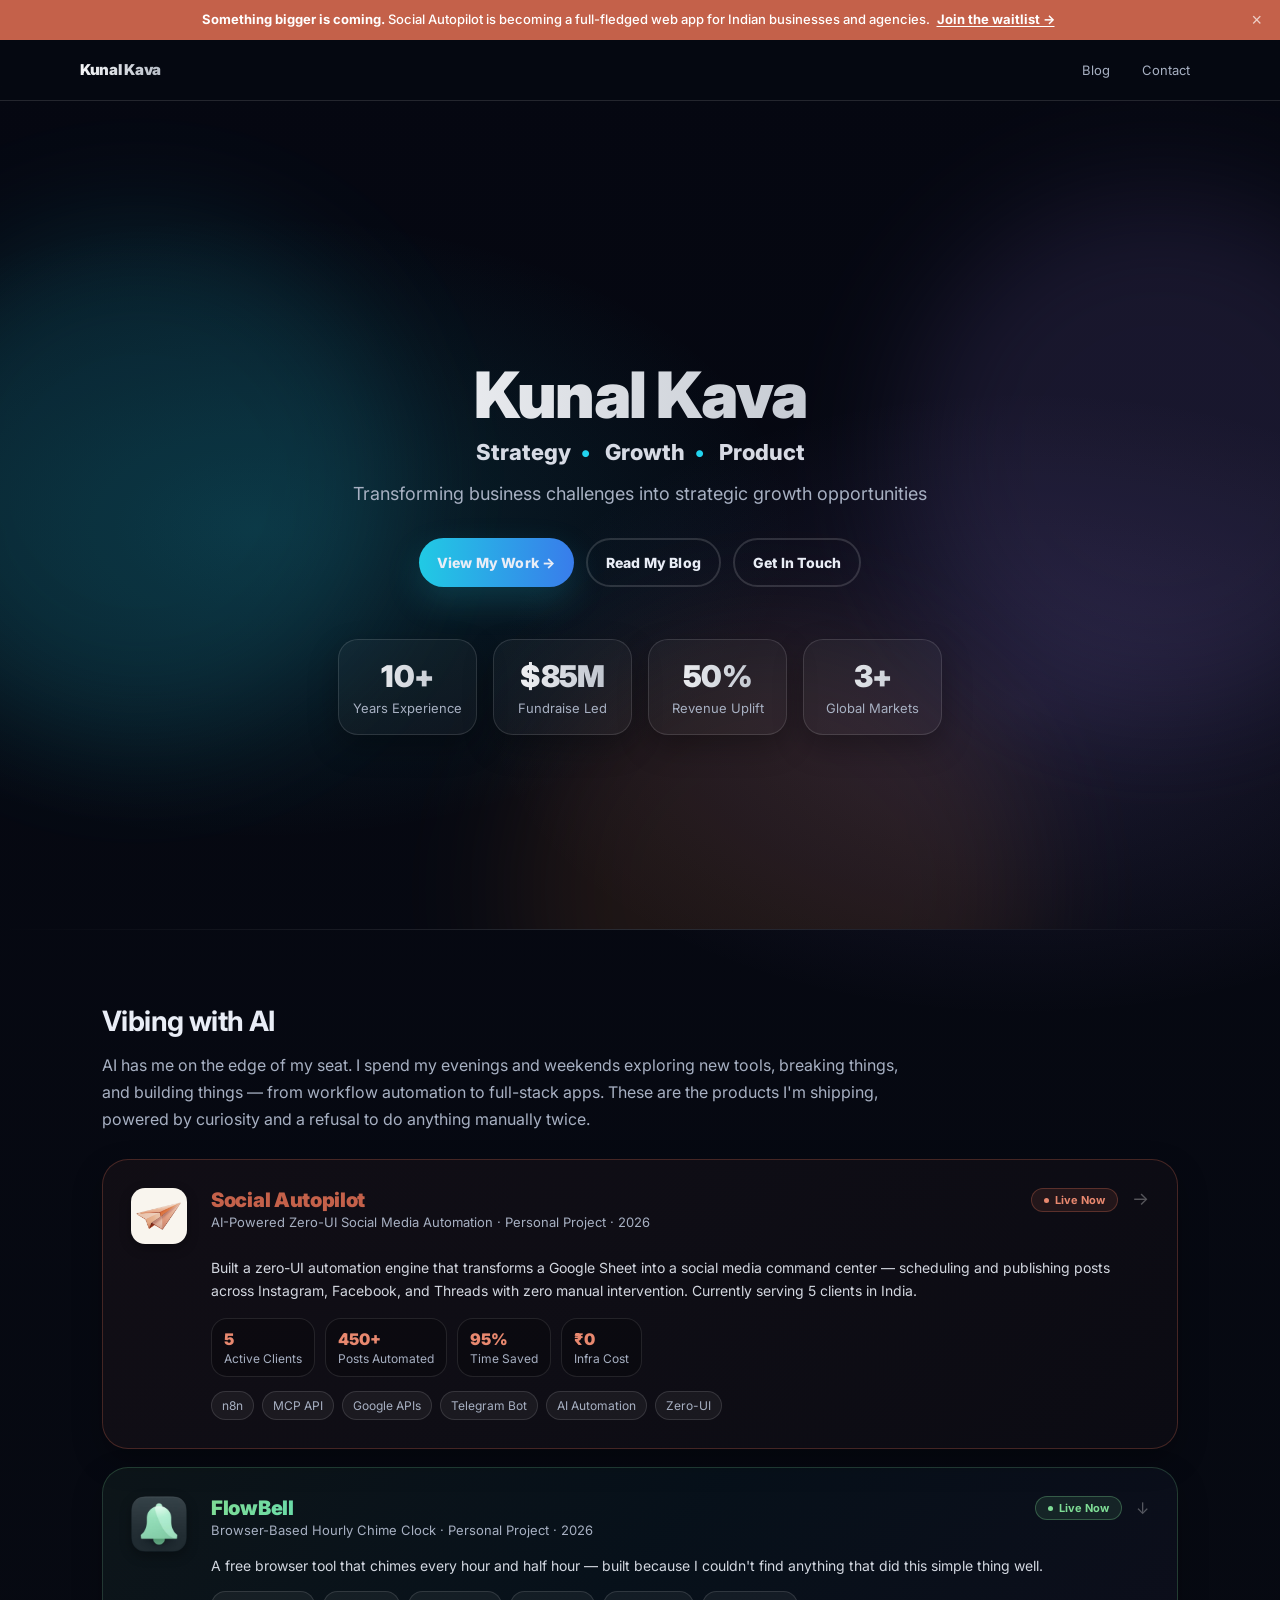
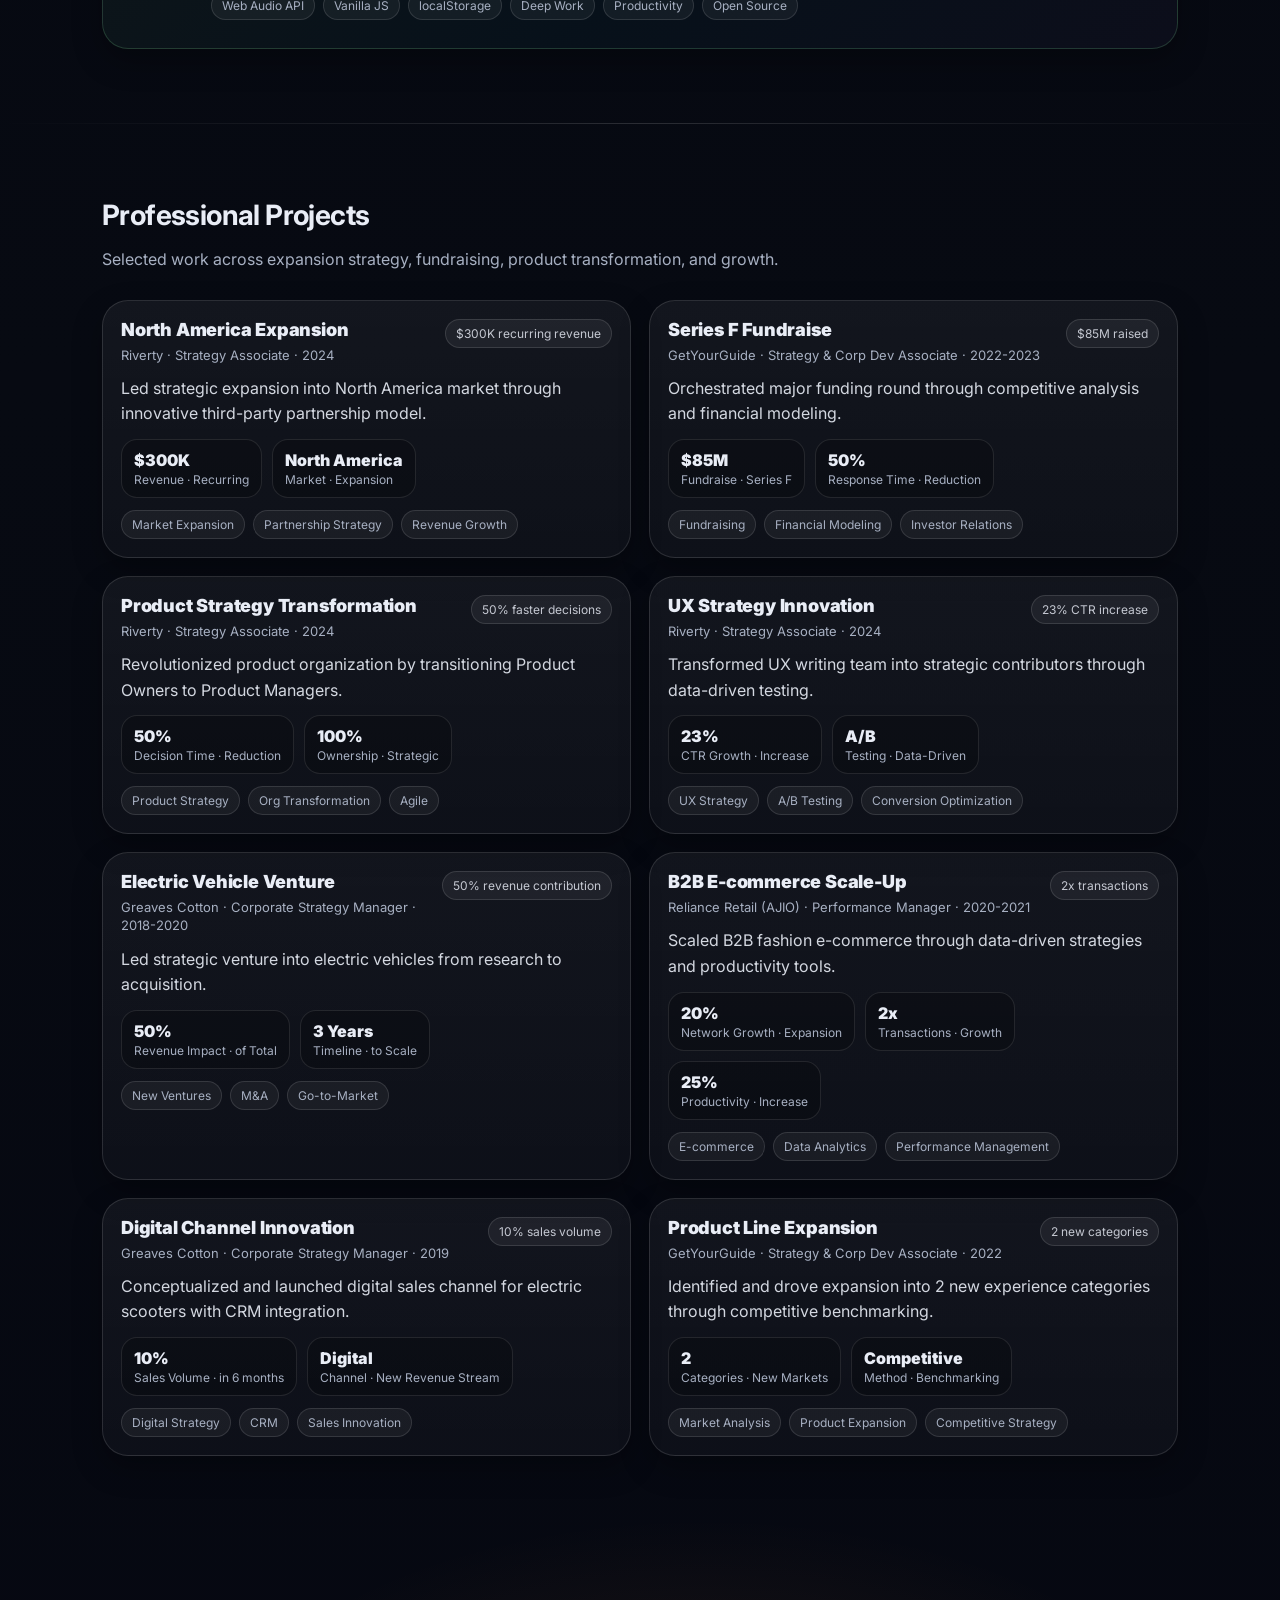
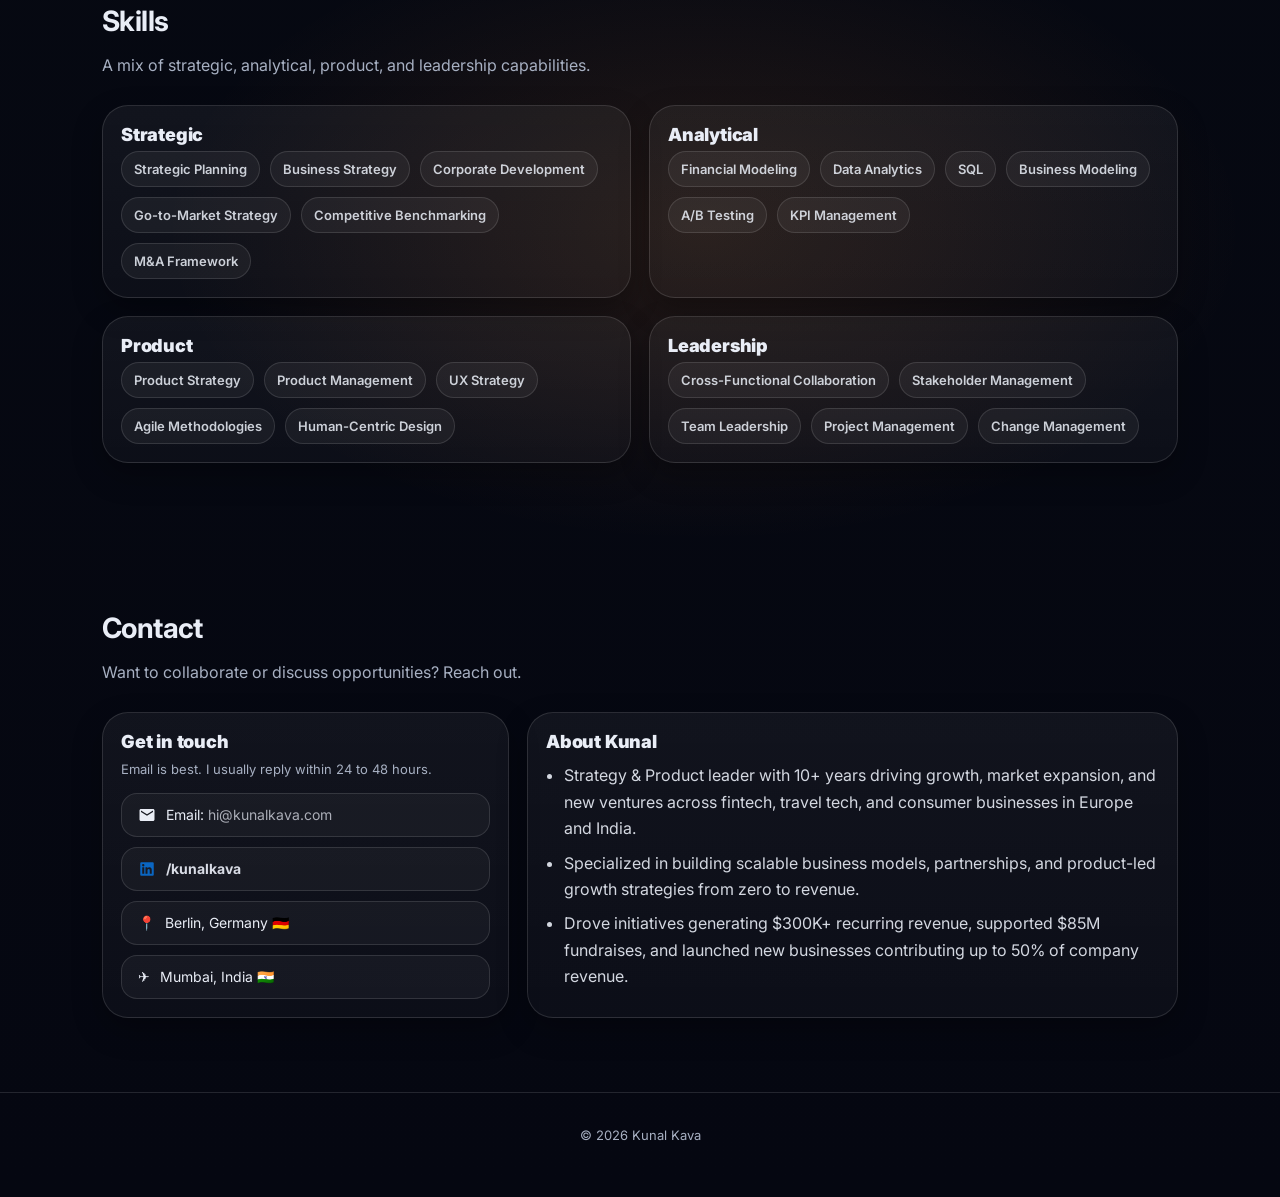
==== commit 2b2b1db1: "Remove launch pill, simplify footer, platinum KPI numbers - Remove the floating 'Just shipped my fir" ====
--- a/index.html
+++ b/index.html
@@ -602,34 +602,14 @@
     </section>
 
     <footer class="footer">
-      © <span id="year"></span> Kunal Kava · Made with Love and Vibe Code
+      © <span id="year"></span> Kunal Kava
     </footer>
 
 
-      <a href="#ai-projects" class="announce-pill" id="announcePill">
-        <span class="announce-dot"></span>
-        <span class="announce-text">🚀 Just shipped my first product — <span>it's live!</span></span>
-        <span class="announce-arrow">↓</span>
-      </a>
 
     
   </main>
 
-      <script>
-        // Hide announcement pill once user scrolls past the AI projects section
-        var pill = document.getElementById('announcePill');
-        var aiSection = document.getElementById('ai-projects');
-        if (pill && aiSection) {
-          window.addEventListener('scroll', function() {
-            var rect = aiSection.getBoundingClientRect();
-            if (rect.top < window.innerHeight * 0.5) {
-              pill.classList.add('hidden');
-            } else {
-              pill.classList.remove('hidden');
-            }
-          });
-        }
-      </script>
 
   
   <script>
--- a/style.css
+++ b/style.css
@@ -119,7 +119,7 @@
   line-height:1.02;
   letter-spacing:-1.6px;
   font-weight:900;
-  background: linear-gradient(90deg,var(--c1),var(--c2),var(--c3));
+  background: linear-gradient(90deg,#f5f6f8,#b9bfc9);
   -webkit-background-clip:text;
   background-clip:text;
   color:transparent;
@@ -205,7 +205,7 @@
   font-size:30px;
   font-weight:900;
   letter-spacing:-.6px;
-  background: linear-gradient(90deg,var(--c1),var(--c2));
+  background: linear-gradient(90deg,#f5f6f8,#b9bfc9);
   -webkit-background-clip:text;
   background-clip:text;
   color:transparent;
@@ -419,10 +419,10 @@
   transform: translateY(0);
 }
 .brand-gradient{
-  background: none;
-  -webkit-background-clip: initial;
-  background-clip: initial;
-  color: var(--text);
+  background: linear-gradient(90deg,#f5f6f8,#b9bfc9);
+  -webkit-background-clip: text;
+  background-clip: text;
+  color: transparent;
 }
 
 .contact a.link .label{
@@ -562,98 +562,6 @@
   }
 }
 
-/* =========================
-   Floating announcement pill
-========================= */
-
-.announce-pill {
-  position: fixed;
-  bottom: 28px;
-  left: 50%;
-  transform: translateX(-50%) translateY(80px);
-  z-index: 100;
-  display: inline-flex;
-  align-items: center;
-  gap: 10px;
-  padding: 12px 22px;
-  background: rgba(7, 10, 18, .85);
-  backdrop-filter: blur(16px);
-  border: 1px solid rgba(34, 211, 238, .3);
-  border-radius: 999px;
-  box-shadow:
-    0 0 20px rgba(34, 211, 238, .12),
-    0 12px 40px rgba(0, 0, 0, .5);
-  cursor: pointer;
-  opacity: 0;
-  animation: announce-in 0.6s cubic-bezier(0.16, 1, 0.3, 1) 2s forwards;
-  transition: transform 0.2s ease, box-shadow 0.2s ease, border-color 0.2s ease;
-  white-space: nowrap;
-}
-
-.announce-pill:hover {
-  transform: translateX(-50%) translateY(-2px);
-  box-shadow:
-    0 0 30px rgba(34, 211, 238, .2),
-    0 16px 50px rgba(0, 0, 0, .6);
-  border-color: rgba(34, 211, 238, .5);
-}
-
-@keyframes announce-in {
-  from {
-    opacity: 0;
-    transform: translateX(-50%) translateY(80px);
-  }
-  to {
-    opacity: 1;
-    transform: translateX(-50%) translateY(0);
-  }
-}
-
-.announce-dot {
-  width: 8px;
-  height: 8px;
-  background: #22d3ee;
-  border-radius: 50%;
-  animation: announce-pulse 2s ease-in-out infinite;
-  flex-shrink: 0;
-}
-
-@keyframes announce-pulse {
-  0%, 100% { opacity: 1; box-shadow: 0 0 0 0 rgba(34, 211, 238, .4); }
-  50% { opacity: .6; box-shadow: 0 0 0 6px rgba(34, 211, 238, 0); }
-}
-
-.announce-text {
-  font-size: 13px;
-  font-weight: 700;
-  color: rgba(233, 237, 246, .95);
-  letter-spacing: 0.2px;
-}
-
-.announce-text span {
-  background: linear-gradient(90deg, #22d3ee, #a78bfa);
-  -webkit-background-clip: text;
-  background-clip: text;
-  -webkit-text-fill-color: transparent;
-}
-
-.announce-arrow {
-  font-size: 14px;
-  color: rgba(34, 211, 238, .7);
-  transition: transform 0.2s ease;
-}
-
-.announce-pill:hover .announce-arrow {
-  transform: translateY(2px);
-}
-
-/* Hide pill once user scrolls past AI section */
-.announce-pill.hidden {
-  opacity: 0;
-  transform: translateX(-50%) translateY(80px);
-  pointer-events: none;
-  transition: opacity 0.4s ease, transform 0.4s ease;
-}
 
 
 
